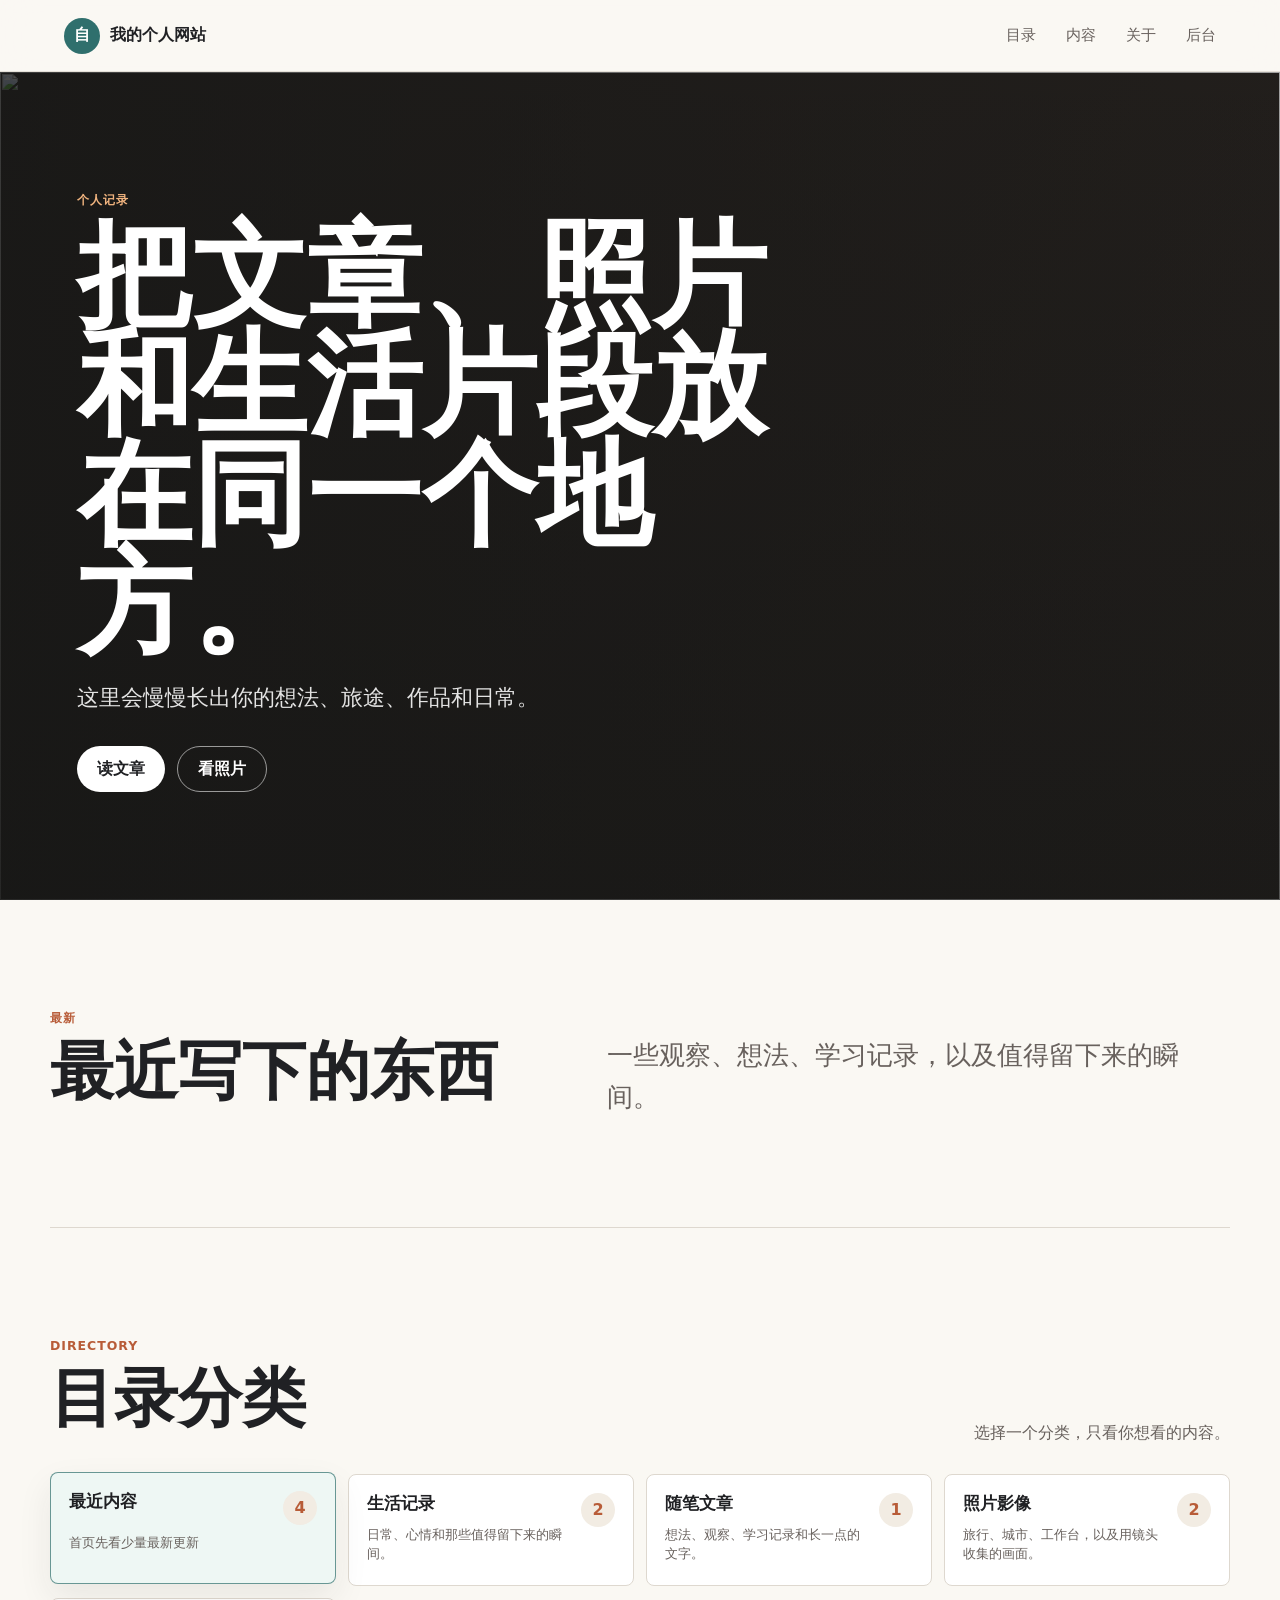
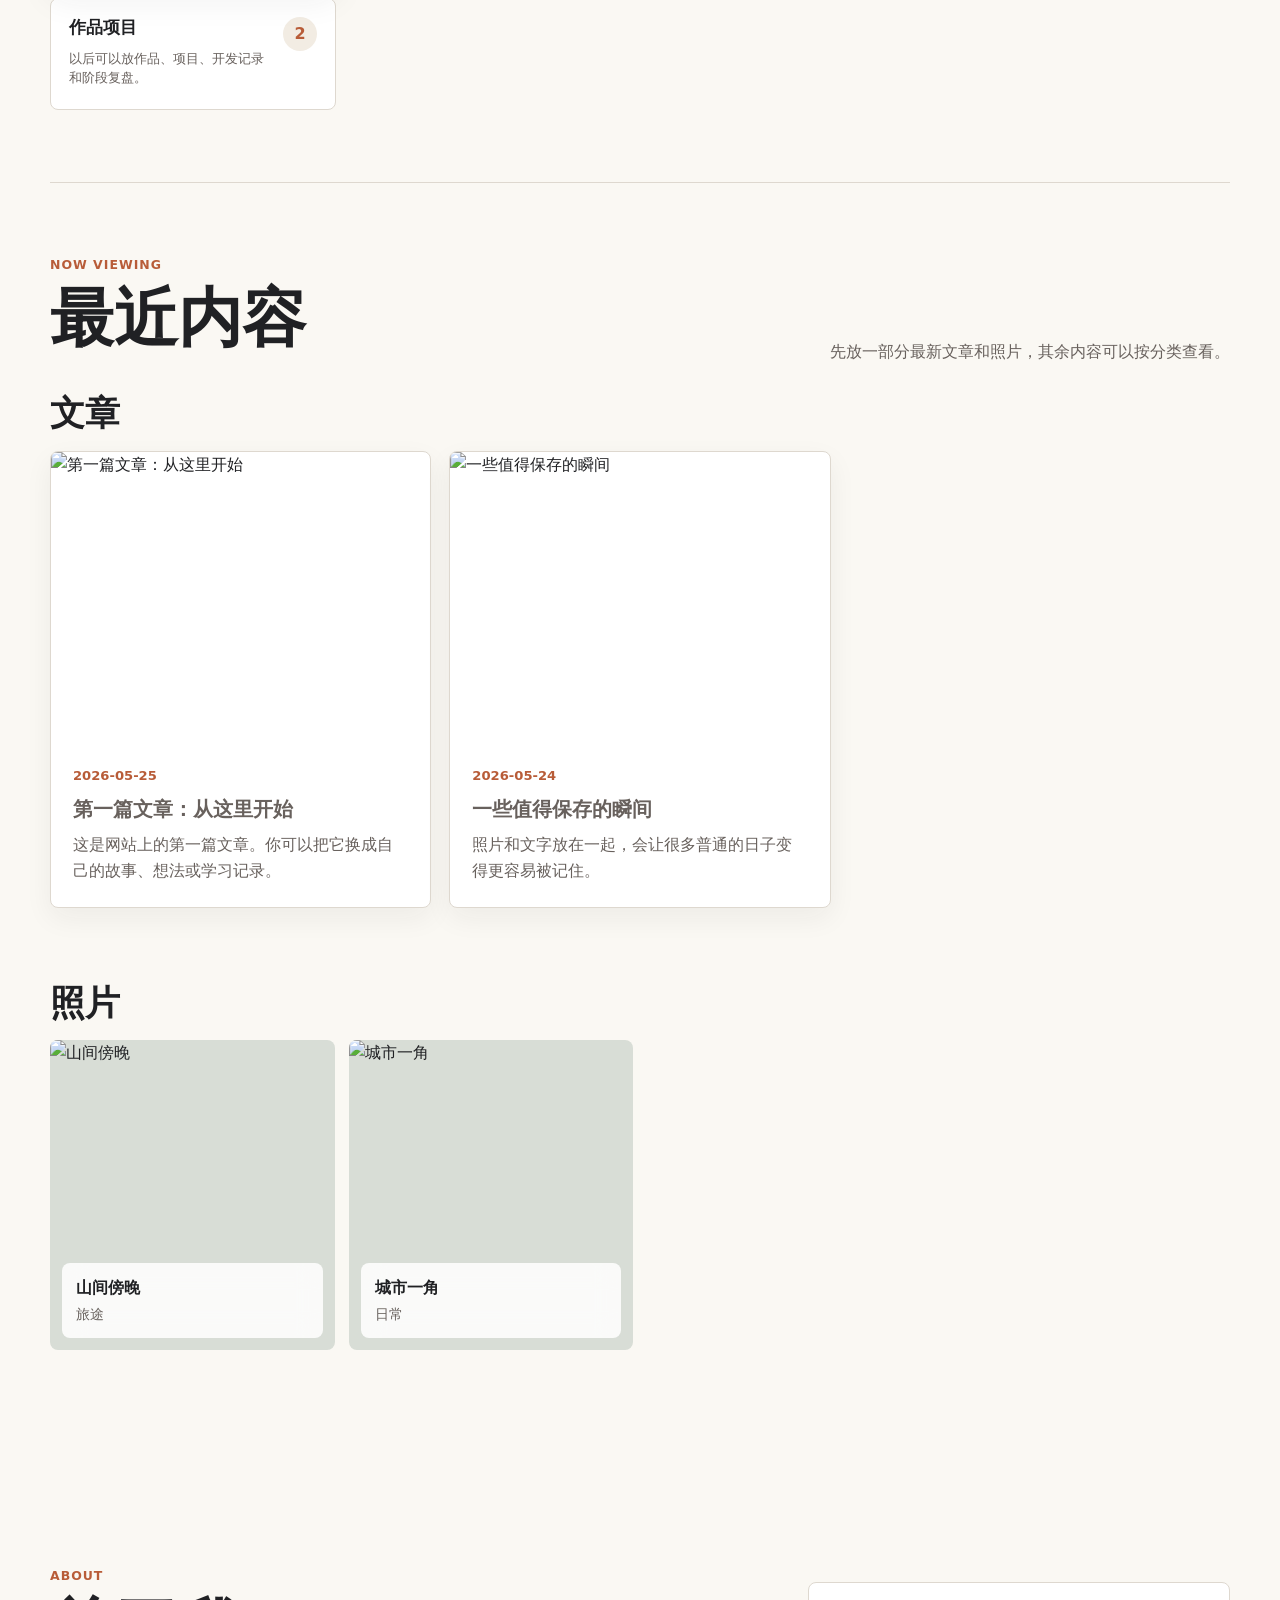
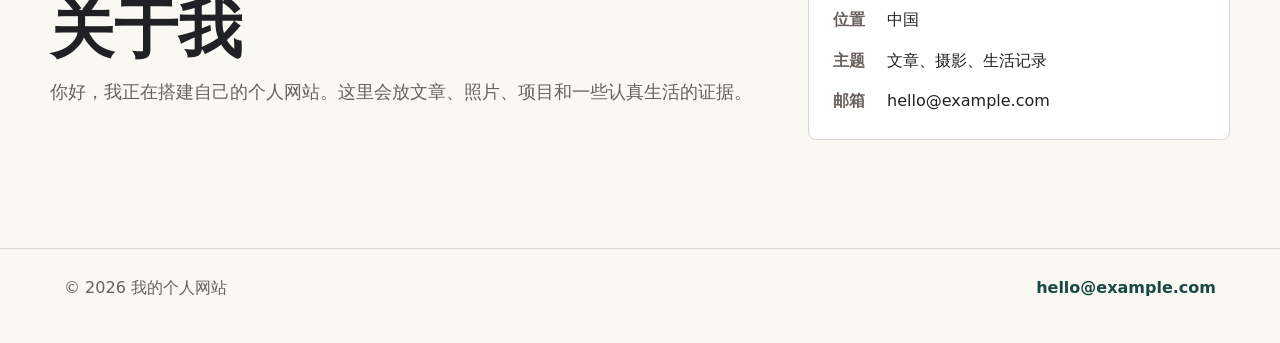
==== index.html @ 6943f021 "Add category directory" ====
<!doctype html>
<html lang="zh-CN">
  <head>
    <meta charset="UTF-8" />
    <meta name="viewport" content="width=device-width, initial-scale=1.0" />
    <title>我的个人网站</title>
    <meta
      name="description"
      content="一个用来写文章、放照片、记录生活和作品的个人网站。"
    />
    <link rel="preconnect" href="https://images.unsplash.com" />
    <link rel="stylesheet" href="./styles.css" />
  </head>
  <body>
    <header class="site-header">
      <a class="brand" href="#top" aria-label="回到首页">
        <span class="brand-mark">自</span>
        <span id="site-name">我的网站</span>
      </a>

      <nav class="site-nav" aria-label="主要导航">
        <a href="#directory">目录</a>
        <a href="#content">内容</a>
        <a href="#about">关于</a>
        <a href="./admin/">后台</a>
      </nav>
    </header>

    <main id="top">
      <section class="hero" aria-labelledby="hero-title">
        <div class="hero-media" aria-hidden="true">
          <img
            id="hero-image"
            src="https://images.unsplash.com/photo-1500530855697-b586d89ba3ee?auto=format&fit=crop&w=1800&q=85"
            alt=""
          />
        </div>
        <div class="hero-content">
          <p id="hero-kicker" class="kicker">个人记录</p>
          <h1 id="hero-title">把文章、照片和生活片段放在同一个地方。</h1>
          <p id="hero-subtitle" class="hero-copy">
            这里会慢慢长出你的想法、旅途、作品和日常。
          </p>
          <div class="hero-actions">
            <a class="button primary" href="#articles">读文章</a>
            <a class="button secondary" href="#photos">看照片</a>
          </div>
        </div>
      </section>

      <section class="section intro-band" aria-labelledby="intro-title">
        <div>
          <p class="kicker">最新</p>
          <h2 id="intro-title">最近写下的东西</h2>
        </div>
        <p id="intro-text">
          一些观察、想法、学习记录，以及值得留下来的瞬间。
        </p>
      </section>

      <section id="directory" class="section directory-section" aria-labelledby="directory-title">
        <div class="section-heading">
          <div>
            <p class="kicker">Directory</p>
            <h2 id="directory-title">目录分类</h2>
          </div>
          <p id="directory-note">选择一个分类，只看你想看的内容。</p>
        </div>
        <div id="category-list" class="category-list" aria-label="内容分类"></div>
      </section>

      <section id="content" class="section content-section" aria-labelledby="content-title">
        <div class="section-heading">
          <div>
            <p class="kicker">Now Viewing</p>
            <h2 id="content-title">最近内容</h2>
          </div>
          <p id="content-description">先放一部分最新文章和照片，其余内容可以按分类查看。</p>
        </div>

        <div class="content-group" aria-labelledby="articles-title">
          <h3 id="articles-title">文章</h3>
          <div id="article-list" class="article-grid"></div>
          <p id="article-empty" class="empty-state">这个分类暂时还没有文章。</p>
        </div>

        <div class="content-group" aria-labelledby="photos-title">
          <h3 id="photos-title">照片</h3>
          <div id="photo-list" class="photo-grid"></div>
          <p id="photo-empty" class="empty-state">这个分类暂时还没有照片。</p>
        </div>
      </section>

      <section id="about" class="section about-section" aria-labelledby="about-title">
        <div class="about-copy">
          <p class="kicker">About</p>
          <h2 id="about-title">关于我</h2>
          <p id="about-text">
            这里可以写你是谁、正在做什么、喜欢什么，以及别人可以怎样联系你。
          </p>
        </div>
        <dl class="profile-list" id="profile-list"></dl>
      </section>
    </main>

    <dialog id="article-dialog" class="article-dialog" aria-labelledby="dialog-title">
      <button class="icon-button" id="close-dialog" aria-label="关闭文章">×</button>
      <article>
        <p class="kicker" id="dialog-date"></p>
        <h2 id="dialog-title"></h2>
        <div id="dialog-body" class="article-body"></div>
      </article>
    </dialog>

    <footer class="site-footer">
      <p id="footer-text">© 2026 我的网站</p>
      <a id="mail-link" href="mailto:hello@example.com">联系我</a>
    </footer>

    <script src="./script.js"></script>
  </body>
</html>
---- styles.css ----
:root {
  color-scheme: light;
  --ink: #202124;
  --muted: #68615d;
  --paper: #faf8f3;
  --surface: #ffffff;
  --line: #ded8cf;
  --accent: #2f6f6d;
  --accent-dark: #184947;
  --warm: #b85c38;
  --shadow: 0 24px 60px rgba(32, 33, 36, 0.14);
}

* {
  box-sizing: border-box;
}

html {
  scroll-behavior: smooth;
}

body {
  margin: 0;
  background: var(--paper);
  color: var(--ink);
  font-family:
    Inter, ui-sans-serif, system-ui, -apple-system, BlinkMacSystemFont, "Segoe UI",
    "PingFang SC", "Microsoft YaHei", sans-serif;
  line-height: 1.65;
}

img {
  display: block;
  max-width: 100%;
}

a {
  color: inherit;
  text-decoration: none;
}

button,
input,
textarea {
  font: inherit;
}

.site-header {
  position: sticky;
  top: 0;
  z-index: 20;
  display: flex;
  align-items: center;
  justify-content: space-between;
  min-height: 72px;
  padding: 14px clamp(18px, 5vw, 64px);
  background: rgba(250, 248, 243, 0.88);
  border-bottom: 1px solid rgba(222, 216, 207, 0.75);
  backdrop-filter: blur(18px);
}

.brand {
  display: inline-flex;
  align-items: center;
  gap: 10px;
  min-width: 0;
  font-weight: 750;
}

.brand-mark {
  display: grid;
  width: 36px;
  height: 36px;
  place-items: center;
  flex: 0 0 auto;
  border-radius: 50%;
  background: var(--accent);
  color: white;
}

.site-nav {
  display: flex;
  gap: clamp(14px, 3vw, 30px);
  color: var(--muted);
  font-size: 0.95rem;
}

.site-nav a:hover {
  color: var(--ink);
}

.hero {
  position: relative;
  min-height: calc(100svh - 72px);
  display: grid;
  align-items: end;
  isolation: isolate;
  overflow: hidden;
  background: #24201d;
}

.hero::after {
  content: "";
  position: absolute;
  inset: 0;
  z-index: -1;
  background:
    linear-gradient(90deg, rgba(23, 23, 22, 0.78), rgba(23, 23, 22, 0.18)),
    linear-gradient(0deg, rgba(23, 23, 22, 0.56), rgba(23, 23, 22, 0));
}

.hero-media,
.hero-media img {
  position: absolute;
  inset: 0;
  z-index: -2;
  width: 100%;
  height: 100%;
}

.hero-media img {
  object-fit: cover;
}

.hero-content {
  width: min(760px, calc(100% - 36px));
  margin: 0 clamp(18px, 6vw, 86px) clamp(70px, 12vh, 130px);
  color: white;
}

.kicker {
  margin: 0 0 10px;
  color: var(--warm);
  font-size: 0.78rem;
  font-weight: 800;
  letter-spacing: 0.08em;
  text-transform: uppercase;
}

.hero .kicker {
  color: #f1b47f;
}

h1,
h2,
p {
  margin-top: 0;
}

h1 {
  max-width: 12ch;
  margin-bottom: 22px;
  font-size: clamp(3rem, 9vw, 7.2rem);
  line-height: 0.95;
  letter-spacing: 0;
}

h2 {
  margin-bottom: 16px;
  font-size: clamp(2rem, 5vw, 4rem);
  line-height: 1;
  letter-spacing: 0;
}

.hero-copy {
  max-width: 620px;
  color: rgba(255, 255, 255, 0.88);
  font-size: clamp(1.05rem, 2vw, 1.35rem);
}

.hero-actions {
  display: flex;
  flex-wrap: wrap;
  gap: 12px;
  margin-top: 30px;
}

.button {
  display: inline-flex;
  align-items: center;
  justify-content: center;
  min-height: 46px;
  padding: 0 20px;
  border-radius: 999px;
  font-weight: 750;
}

.button.primary {
  background: white;
  color: var(--ink);
}

.button.secondary {
  border: 1px solid rgba(255, 255, 255, 0.56);
  color: white;
}

.section {
  width: min(1180px, calc(100% - 36px));
  margin: 0 auto;
  padding: clamp(58px, 9vw, 108px) 0;
}

.intro-band {
  display: grid;
  grid-template-columns: minmax(220px, 0.85fr) minmax(0, 1fr);
  gap: 28px;
  align-items: end;
  border-bottom: 1px solid var(--line);
}

.intro-band p:last-child {
  margin-bottom: 0;
  color: var(--muted);
  font-size: clamp(1.15rem, 2vw, 1.6rem);
}

.section-heading {
  display: flex;
  align-items: end;
  justify-content: space-between;
  gap: 18px;
  margin-bottom: 28px;
}

.section-heading p:last-child {
  max-width: 430px;
  margin-bottom: 0;
  color: var(--muted);
}

.directory-section {
  padding-bottom: clamp(38px, 6vw, 72px);
}

.category-list {
  display: grid;
  grid-template-columns: repeat(4, minmax(0, 1fr));
  gap: 12px;
}

.category-button {
  display: flex;
  align-items: stretch;
  justify-content: space-between;
  gap: 14px;
  min-height: 112px;
  padding: 18px;
  text-align: left;
  color: inherit;
  background: var(--surface);
  border: 1px solid var(--line);
  border-radius: 8px;
  cursor: pointer;
  transition:
    border-color 180ms ease,
    transform 180ms ease,
    box-shadow 180ms ease;
}

.category-button:hover,
.category-button[aria-pressed="true"] {
  border-color: rgba(47, 111, 109, 0.7);
  box-shadow: 0 14px 34px rgba(32, 33, 36, 0.08);
  transform: translateY(-2px);
}

.category-button[aria-pressed="true"] {
  background: #eef7f4;
}

.category-button span {
  display: grid;
  gap: 8px;
}

.category-button strong {
  font-size: 1.06rem;
  line-height: 1.2;
}

.category-button small {
  color: var(--muted);
  line-height: 1.45;
}

.category-button em {
  display: grid;
  width: 34px;
  height: 34px;
  place-items: center;
  flex: 0 0 auto;
  border-radius: 50%;
  background: #f2ece3;
  color: var(--warm);
  font-style: normal;
  font-weight: 850;
}

.content-section {
  padding-top: clamp(38px, 6vw, 72px);
  border-top: 1px solid var(--line);
}

.content-group + .content-group {
  margin-top: clamp(42px, 6vw, 76px);
}

.content-group h3 {
  margin: 0 0 18px;
  font-size: clamp(1.45rem, 3vw, 2.2rem);
  line-height: 1.1;
}

.empty-state {
  margin: 0;
  padding: 22px;
  color: var(--muted);
  background: rgba(255, 255, 255, 0.62);
  border: 1px dashed var(--line);
  border-radius: 8px;
}

.empty-state[hidden] {
  display: none;
}

.article-grid {
  display: grid;
  grid-template-columns: repeat(3, minmax(0, 1fr));
  gap: 18px;
}

.article-card {
  display: grid;
  overflow: hidden;
  padding: 0;
  text-align: left;
  color: inherit;
  background: var(--surface);
  border: 1px solid var(--line);
  border-radius: 8px;
  cursor: pointer;
  box-shadow: 0 10px 28px rgba(32, 33, 36, 0.06);
  transition:
    transform 180ms ease,
    box-shadow 180ms ease;
}

.article-card:hover {
  transform: translateY(-4px);
  box-shadow: var(--shadow);
}

.article-card img {
  width: 100%;
  aspect-ratio: 1.3;
  object-fit: cover;
}

.article-card-content {
  display: grid;
  gap: 10px;
  padding: 22px;
}

.article-card strong {
  font-size: 1.25rem;
  line-height: 1.25;
}

.article-card span:last-child {
  color: var(--muted);
}

.article-date {
  color: var(--warm);
  font-size: 0.82rem;
  font-weight: 800;
}

.photo-grid {
  display: grid;
  grid-template-columns: repeat(4, minmax(0, 1fr));
  gap: 14px;
}

.photo-card {
  position: relative;
  min-height: 310px;
  margin: 0;
  overflow: hidden;
  border-radius: 8px;
  background: #d8ddd6;
}

.photo-card img {
  width: 100%;
  height: 100%;
  min-height: 310px;
  object-fit: cover;
  transition: transform 280ms ease;
}

.photo-card:hover img {
  transform: scale(1.04);
}

.photo-card figcaption {
  position: absolute;
  inset: auto 12px 12px;
  display: grid;
  gap: 2px;
  padding: 12px 14px;
  border-radius: 8px;
  background: rgba(255, 255, 255, 0.86);
  color: var(--ink);
  backdrop-filter: blur(12px);
}

.photo-card span {
  color: var(--muted);
  font-size: 0.88rem;
}

.about-section {
  display: grid;
  grid-template-columns: minmax(0, 1.1fr) minmax(280px, 0.65fr);
  gap: 44px;
  align-items: start;
}

.about-copy p:last-child {
  color: var(--muted);
  font-size: 1.12rem;
}

.profile-list {
  display: grid;
  grid-template-columns: auto 1fr;
  gap: 14px 22px;
  margin: 16px 0 0;
  padding: 24px;
  background: var(--surface);
  border: 1px solid var(--line);
  border-radius: 8px;
}

.profile-list dt {
  color: var(--muted);
  font-weight: 750;
}

.profile-list dd {
  margin: 0;
}

.article-dialog {
  width: min(760px, calc(100% - 32px));
  max-height: min(82svh, 760px);
  padding: clamp(28px, 5vw, 54px);
  color: var(--ink);
  background: var(--surface);
  border: 1px solid var(--line);
  border-radius: 8px;
  box-shadow: var(--shadow);
}

.article-dialog::backdrop {
  background: rgba(24, 29, 30, 0.54);
  backdrop-filter: blur(4px);
}

.icon-button {
  position: absolute;
  top: 14px;
  right: 14px;
  width: 38px;
  height: 38px;
  padding: 0;
  color: var(--muted);
  background: transparent;
  border: 1px solid var(--line);
  border-radius: 50%;
  cursor: pointer;
  font-size: 1.5rem;
  line-height: 1;
}

.article-body {
  display: grid;
  gap: 12px;
  color: #36332f;
  font-size: 1.08rem;
}

.article-body p {
  margin: 0;
}

.site-footer {
  display: flex;
  justify-content: space-between;
  gap: 18px;
  padding: 26px clamp(18px, 5vw, 64px);
  color: var(--muted);
  border-top: 1px solid var(--line);
}

.site-footer a {
  color: var(--accent-dark);
  font-weight: 750;
}

@media (max-width: 900px) {
  .article-grid,
  .photo-grid,
  .category-list,
  .about-section,
  .intro-band {
    grid-template-columns: 1fr;
  }

  .photo-grid {
    grid-template-columns: repeat(2, minmax(0, 1fr));
  }

  .category-list {
    grid-template-columns: repeat(2, minmax(0, 1fr));
  }
}

@media (max-width: 620px) {
  .site-header {
    align-items: flex-start;
    gap: 12px;
    flex-direction: column;
  }

  .site-nav {
    width: 100%;
    justify-content: space-between;
  }

  .hero {
    min-height: calc(100svh - 111px);
  }

  .hero-content {
    margin-bottom: 50px;
  }

  h1 {
    max-width: 10ch;
  }

  .photo-grid {
    grid-template-columns: 1fr;
  }

  .category-list {
    grid-template-columns: 1fr;
  }

  .site-footer {
    flex-direction: column;
  }
}
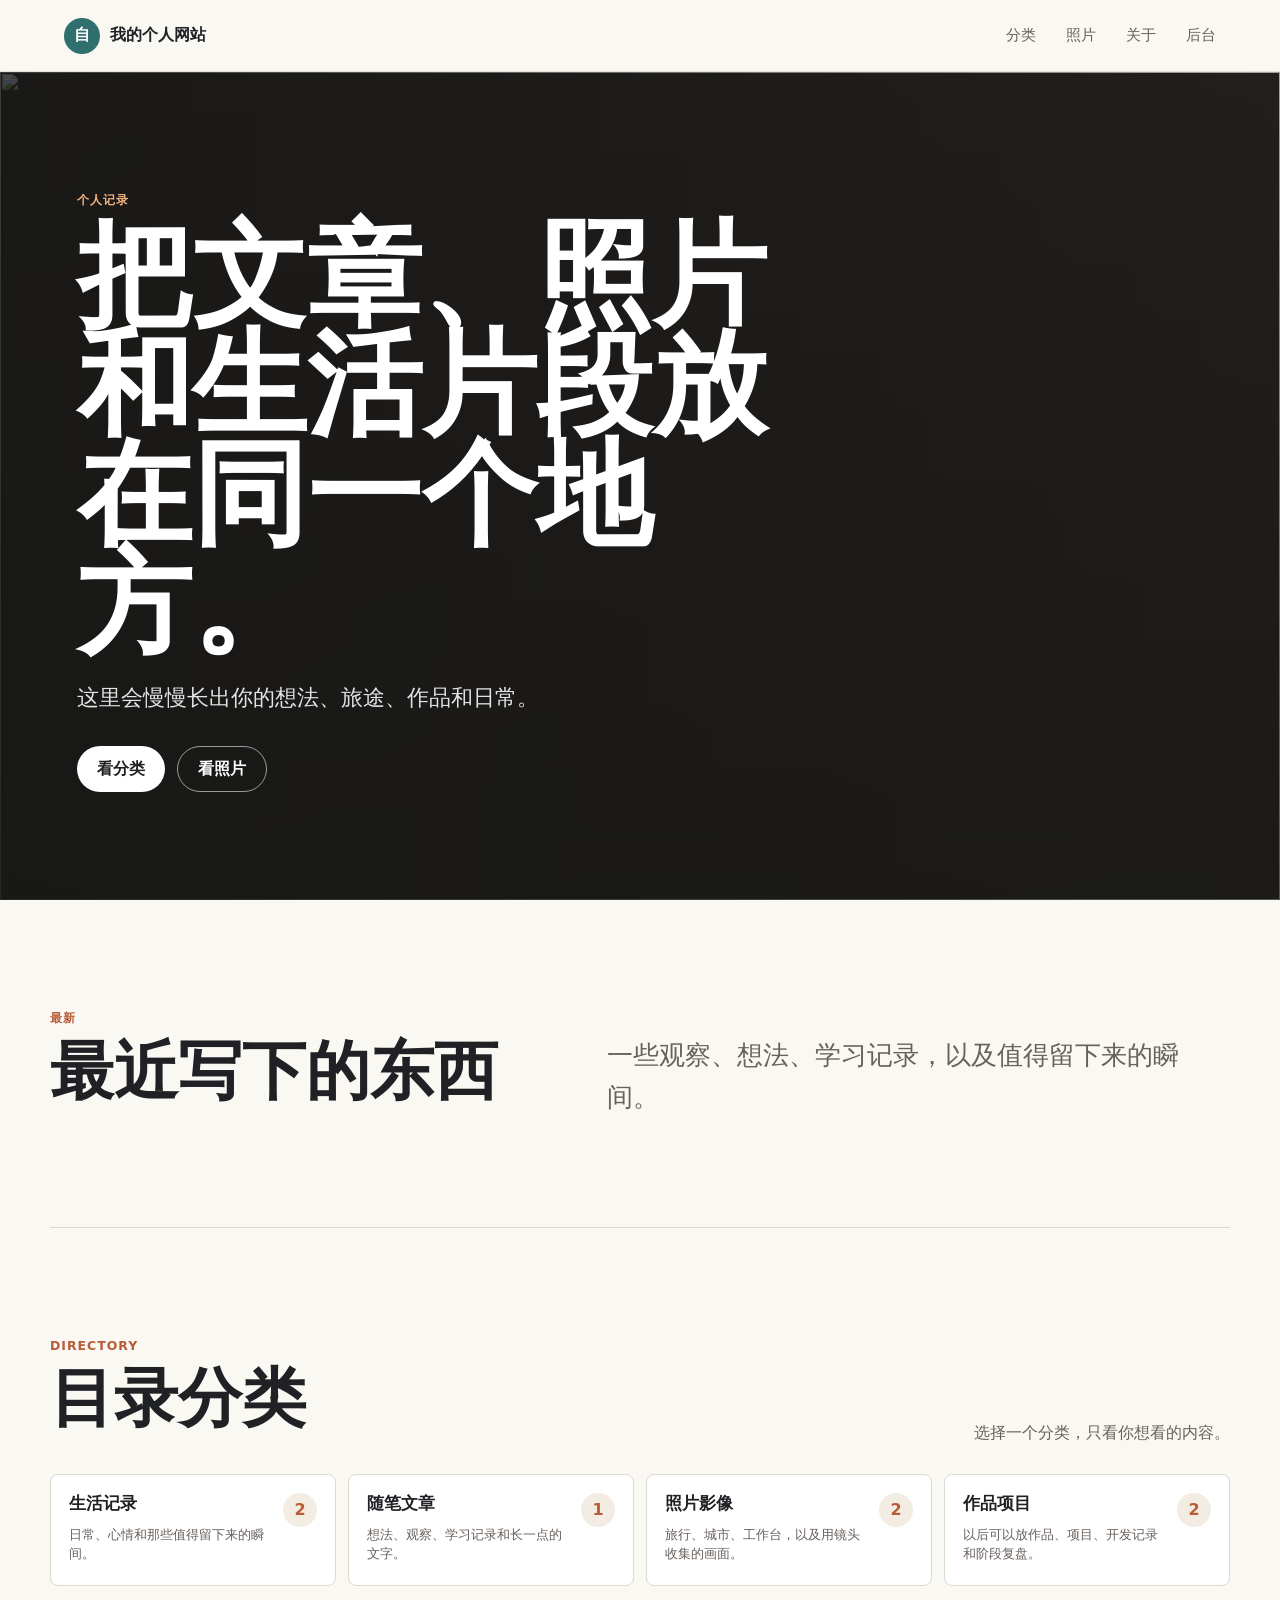
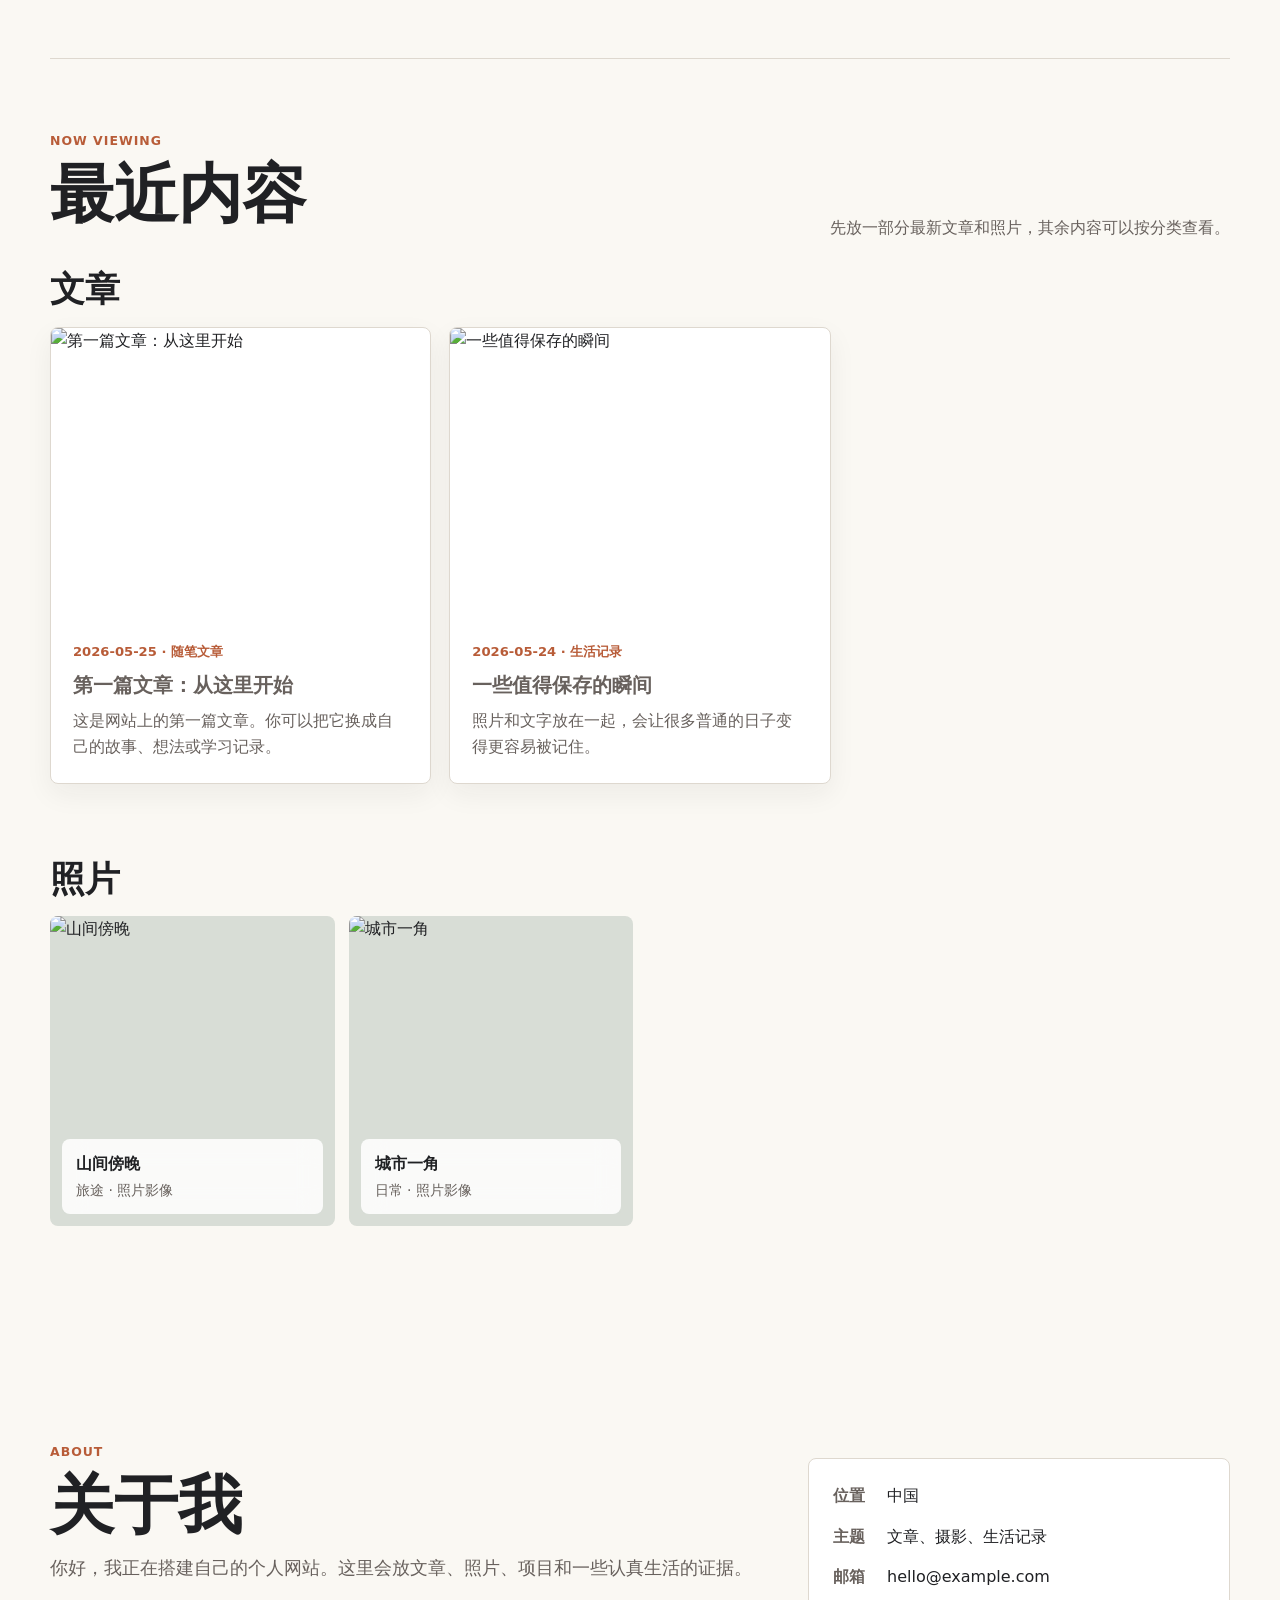
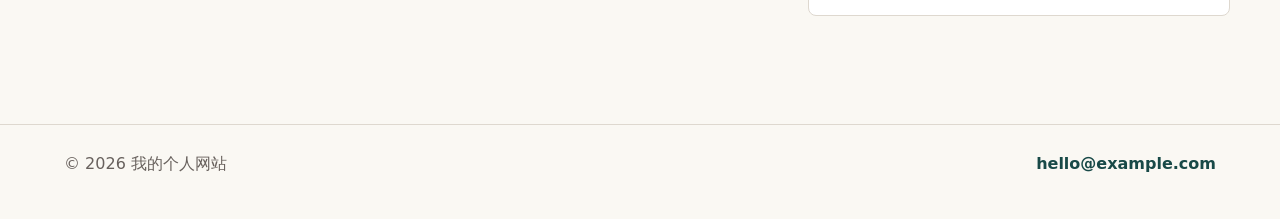
==== commit 0c8cc6e6: "Add standalone content pages" ====
--- a/index.html
+++ b/index.html
@@ -19,9 +19,9 @@
       </a>
 
       <nav class="site-nav" aria-label="主要导航">
-        <a href="#directory">目录</a>
-        <a href="#content">内容</a>
-        <a href="#about">关于</a>
+        <a href="./categories.html">分类</a>
+        <a href="./photos.html">照片</a>
+        <a href="./about.html">关于</a>
         <a href="./admin/">后台</a>
       </nav>
     </header>
@@ -42,8 +42,8 @@
             这里会慢慢长出你的想法、旅途、作品和日常。
           </p>
           <div class="hero-actions">
-            <a class="button primary" href="#articles">读文章</a>
-            <a class="button secondary" href="#photos">看照片</a>
+            <a class="button primary" href="./categories.html">看分类</a>
+            <a class="button secondary" href="./photos.html">看照片</a>
           </div>
         </div>
       </section>
@@ -117,6 +117,9 @@
       <a id="mail-link" href="mailto:hello@example.com">联系我</a>
     </footer>
 
+    <script>
+      window.PAGE_TYPE = "home";
+    </script>
     <script src="./script.js"></script>
   </body>
 </html>
--- a/styles.css
+++ b/styles.css
@@ -259,13 +259,15 @@
 }
 
 .category-button:hover,
-.category-button[aria-pressed="true"] {
+.category-button[aria-pressed="true"],
+.category-button[aria-current="page"] {
   border-color: rgba(47, 111, 109, 0.7);
   box-shadow: 0 14px 34px rgba(32, 33, 36, 0.08);
   transform: translateY(-2px);
 }
 
-.category-button[aria-pressed="true"] {
+.category-button[aria-pressed="true"],
+.category-button[aria-current="page"] {
   background: #eef7f4;
 }
 
@@ -312,6 +314,96 @@
   line-height: 1.1;
 }
 
+.page-hero {
+  width: min(1180px, calc(100% - 36px));
+  margin: 0 auto;
+  padding: clamp(70px, 11vw, 132px) 0 clamp(44px, 7vw, 72px);
+}
+
+.compact-hero h1,
+.standalone-about h1,
+.article-page h1 {
+  max-width: 860px;
+  margin-bottom: 18px;
+  font-size: clamp(2.7rem, 7vw, 5.8rem);
+  line-height: 0.98;
+}
+
+.page-hero p:last-child {
+  max-width: 680px;
+  color: var(--muted);
+  font-size: clamp(1.08rem, 2vw, 1.35rem);
+}
+
+.category-list-large {
+  grid-template-columns: repeat(2, minmax(0, 1fr));
+}
+
+.compact-category-list {
+  grid-template-columns: repeat(5, minmax(0, 1fr));
+}
+
+.compact-category-list .category-button {
+  min-height: 86px;
+}
+
+.photo-grid-spaced {
+  margin-top: 24px;
+}
+
+.section-heading-spaced {
+  margin-top: clamp(54px, 8vw, 86px);
+}
+
+.text-link,
+.back-link {
+  display: inline-flex;
+  margin-top: 18px;
+  color: var(--accent-dark);
+  font-weight: 800;
+}
+
+.article-page {
+  width: min(820px, calc(100% - 36px));
+  margin: 0 auto;
+  padding: clamp(58px, 9vw, 108px) 0 clamp(34px, 6vw, 68px);
+}
+
+.article-page .back-link {
+  margin: 0 0 32px;
+}
+
+.article-lead {
+  max-width: 700px;
+  color: var(--muted);
+  font-size: clamp(1.12rem, 2vw, 1.42rem);
+}
+
+.article-cover {
+  width: 100%;
+  margin: 34px 0;
+  aspect-ratio: 1.72;
+  object-fit: cover;
+  border-radius: 8px;
+}
+
+.article-body-page {
+  font-size: 1.14rem;
+}
+
+.comments-section {
+  padding-top: 0;
+}
+
+.comments-section h2 {
+  font-size: clamp(1.7rem, 4vw, 3rem);
+}
+
+.standalone-about {
+  min-height: calc(100svh - 145px);
+  align-items: center;
+}
+
 .empty-state {
   margin: 0;
   padding: 22px;
@@ -528,6 +620,10 @@
   .category-list {
     grid-template-columns: repeat(2, minmax(0, 1fr));
   }
+
+  .compact-category-list {
+    grid-template-columns: repeat(2, minmax(0, 1fr));
+  }
 }
 
 @media (max-width: 620px) {
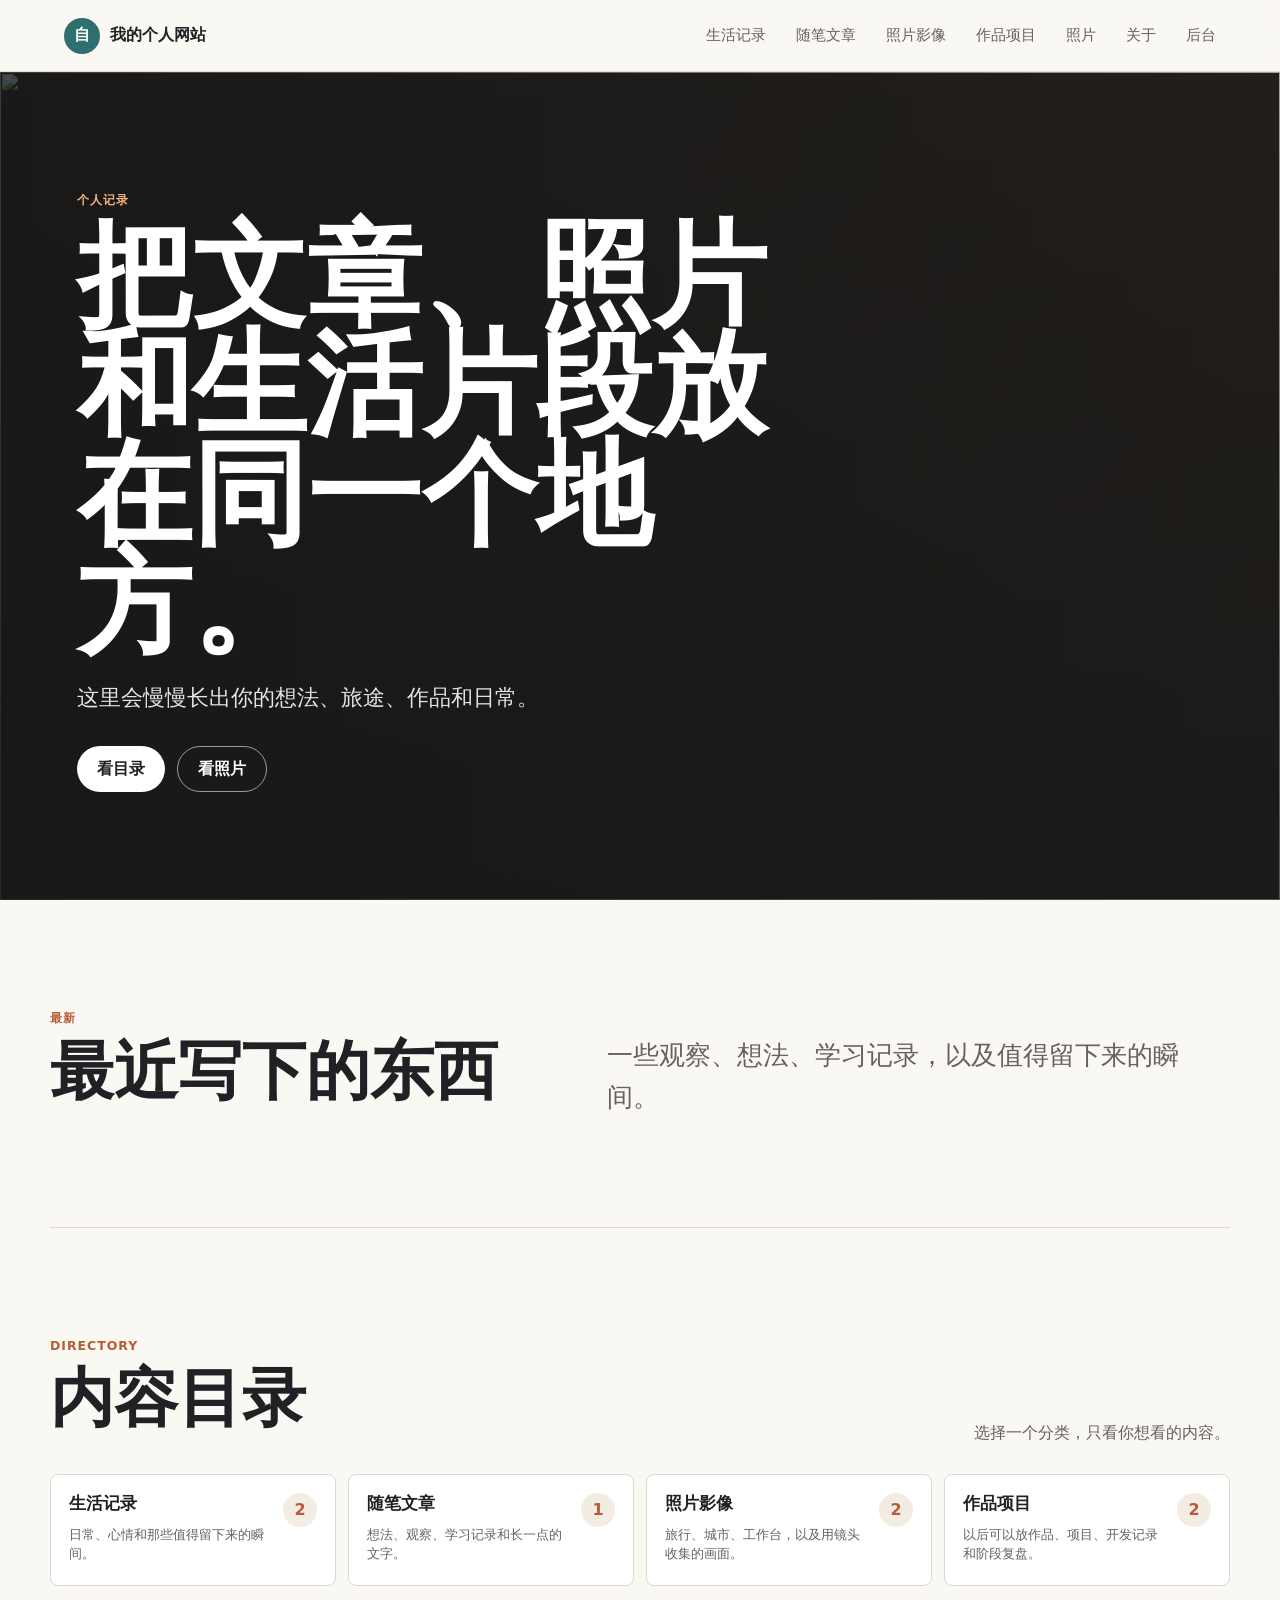
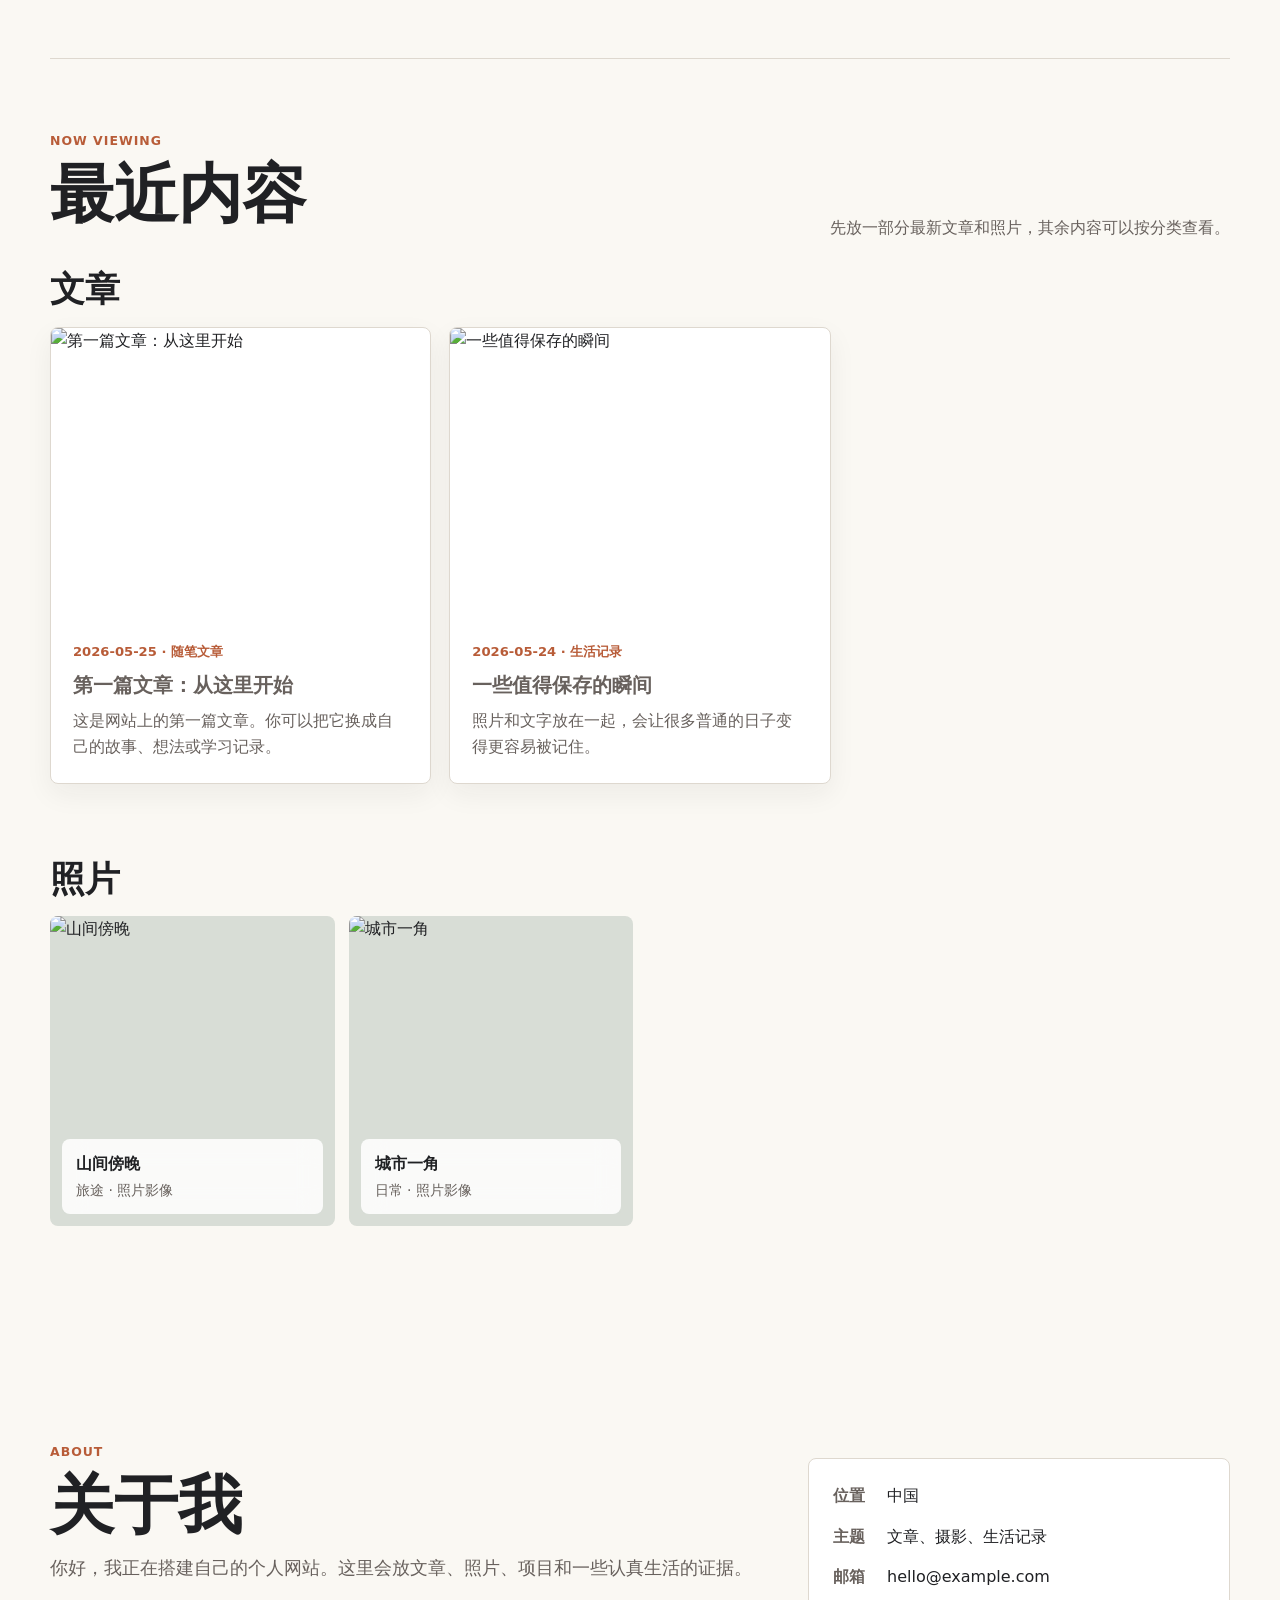
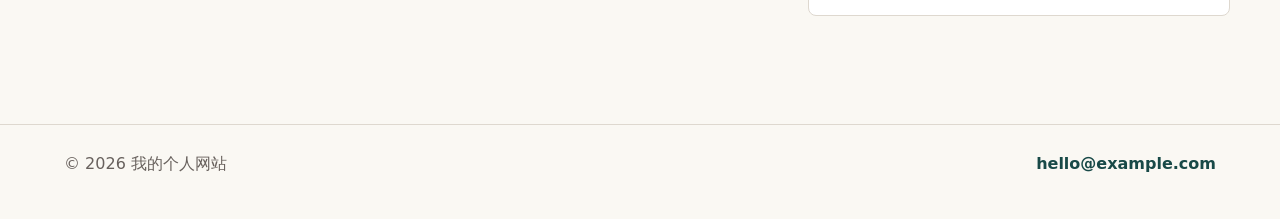
==== commit 63a03703: "Move categories into top navigation" ====
--- a/index.html
+++ b/index.html
@@ -19,7 +19,7 @@
       </a>
 
       <nav class="site-nav" aria-label="主要导航">
-        <a href="./categories.html">分类</a>
+        <span class="category-nav" data-category-nav></span>
         <a href="./photos.html">照片</a>
         <a href="./about.html">关于</a>
         <a href="./admin/">后台</a>
@@ -42,7 +42,7 @@
             这里会慢慢长出你的想法、旅途、作品和日常。
           </p>
           <div class="hero-actions">
-            <a class="button primary" href="./categories.html">看分类</a>
+            <a class="button primary" href="#directory">看目录</a>
             <a class="button secondary" href="./photos.html">看照片</a>
           </div>
         </div>
@@ -62,7 +62,7 @@
         <div class="section-heading">
           <div>
             <p class="kicker">Directory</p>
-            <h2 id="directory-title">目录分类</h2>
+            <h2 id="directory-title">内容目录</h2>
           </div>
           <p id="directory-note">选择一个分类，只看你想看的内容。</p>
         </div>
--- a/styles.css
+++ b/styles.css
@@ -80,12 +80,19 @@
 
 .site-nav {
   display: flex;
+  align-items: center;
+  flex-wrap: wrap;
   gap: clamp(14px, 3vw, 30px);
   color: var(--muted);
   font-size: 0.95rem;
 }
 
-.site-nav a:hover {
+.category-nav {
+  display: contents;
+}
+
+.site-nav a:hover,
+.site-nav a[aria-current="page"] {
   color: var(--ink);
 }
 
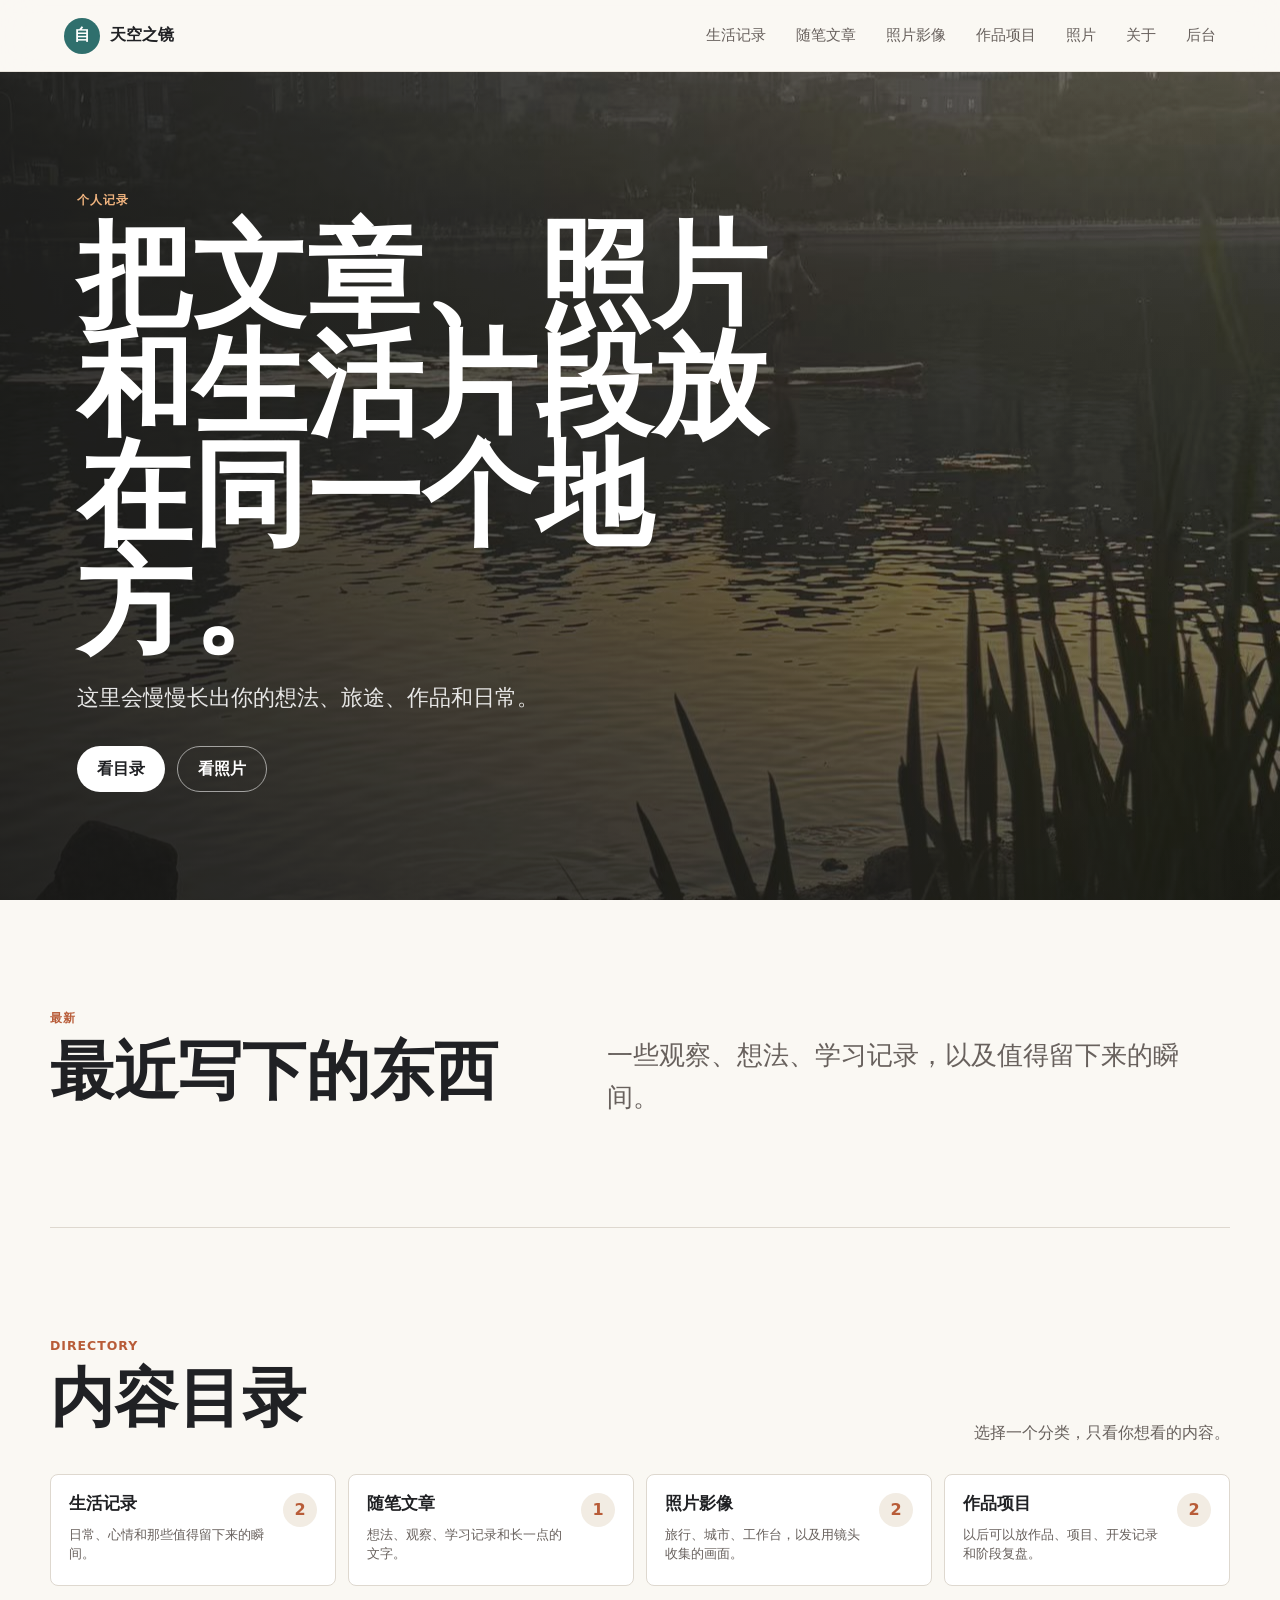
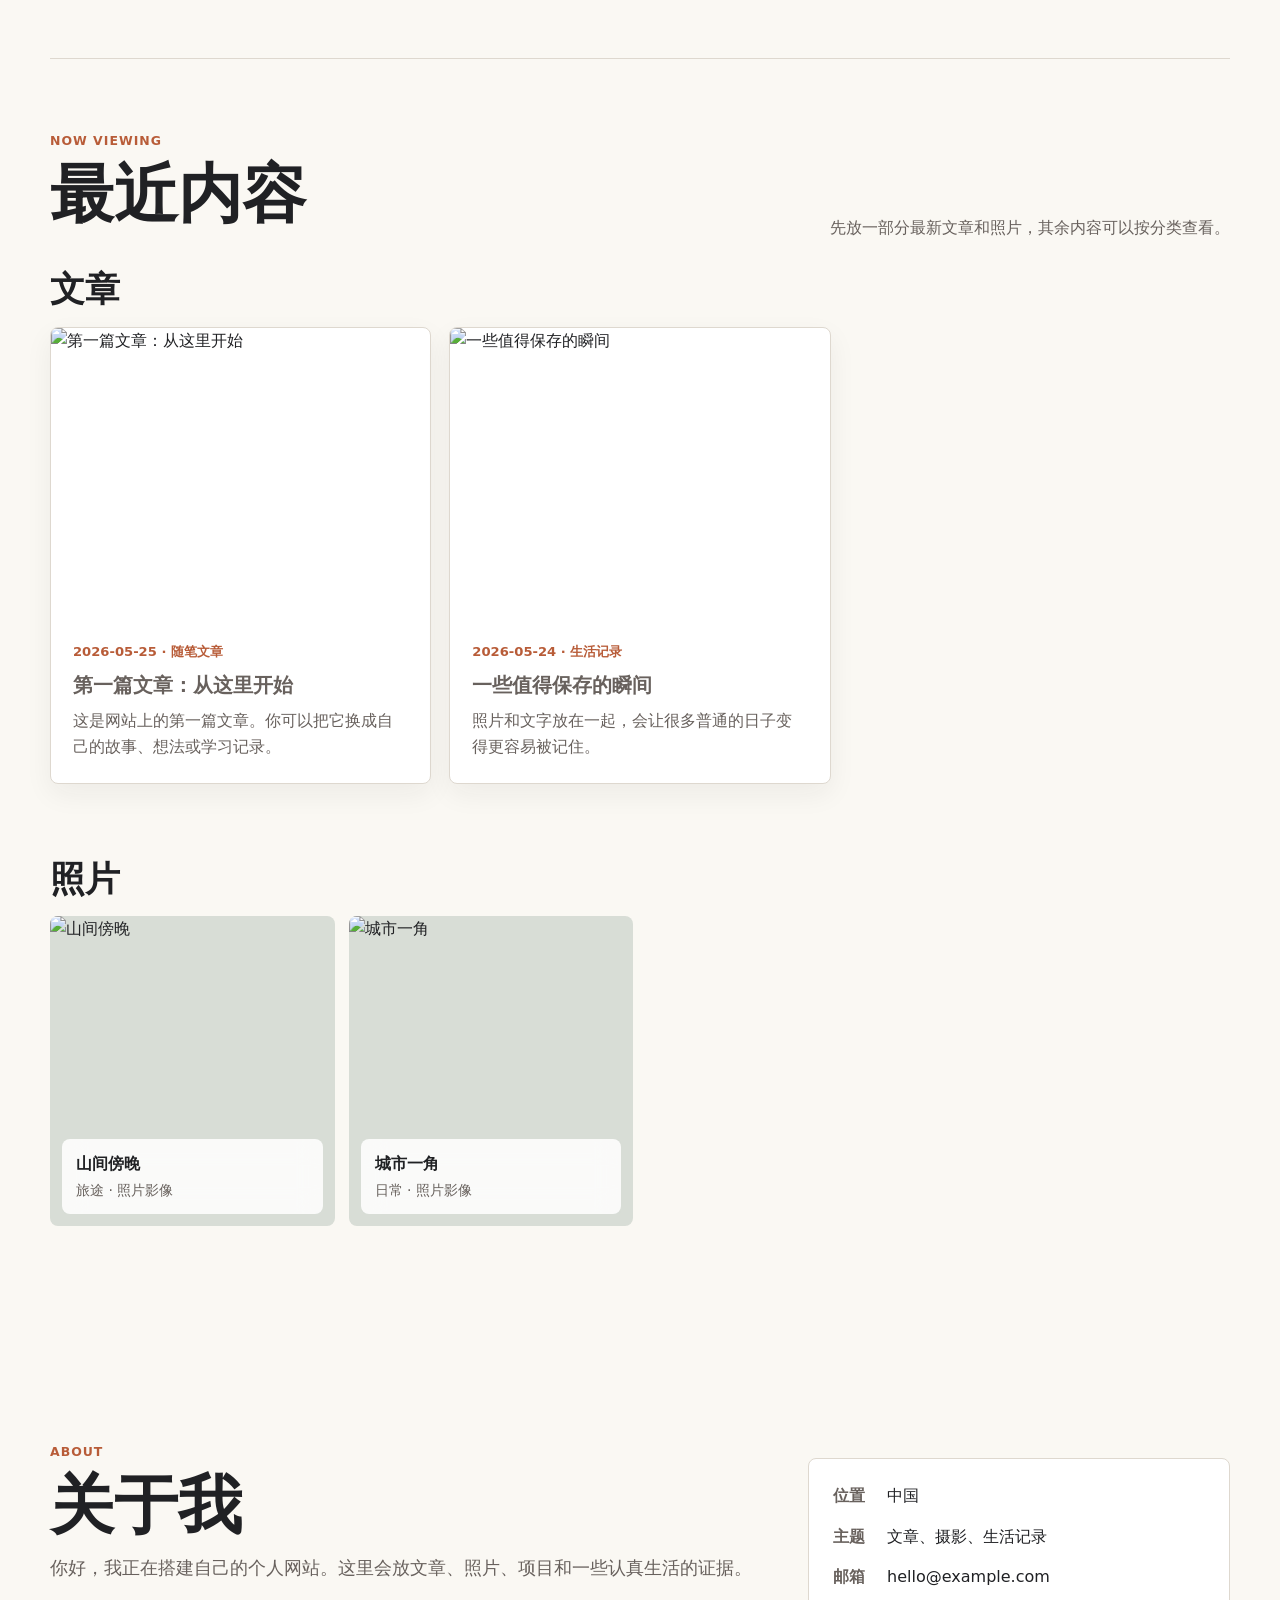
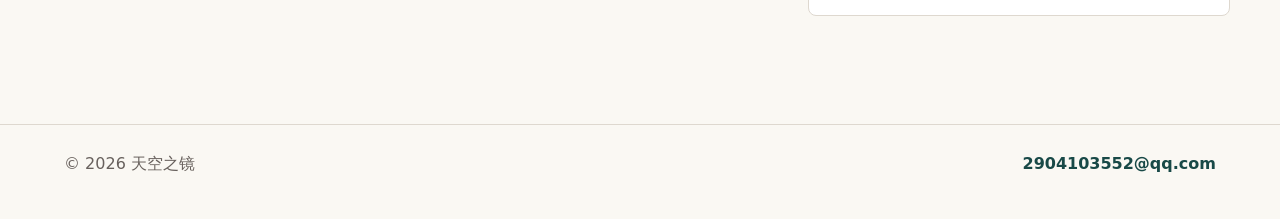
==== commit 5181c663: "Use hero image as page background" ====
--- a/index.html
+++ b/index.html
@@ -28,13 +28,6 @@
 
     <main id="top">
       <section class="hero" aria-labelledby="hero-title">
-        <div class="hero-media" aria-hidden="true">
-          <img
-            id="hero-image"
-            src="https://images.unsplash.com/photo-1500530855697-b586d89ba3ee?auto=format&fit=crop&w=1800&q=85"
-            alt=""
-          />
-        </div>
         <div class="hero-content">
           <p id="hero-kicker" class="kicker">个人记录</p>
           <h1 id="hero-title">把文章、照片和生活片段放在同一个地方。</h1>
--- a/styles.css
+++ b/styles.css
@@ -97,13 +97,20 @@
 }
 
 .hero {
+  --hero-image: url("https://images.unsplash.com/photo-1500530855697-b586d89ba3ee?auto=format&fit=crop&w=1800&q=85");
   position: relative;
   min-height: calc(100svh - 72px);
   display: grid;
   align-items: end;
   isolation: isolate;
   overflow: hidden;
-  background: #24201d;
+  background-image:
+    linear-gradient(90deg, rgba(23, 23, 22, 0.78), rgba(23, 23, 22, 0.18)),
+    linear-gradient(0deg, rgba(23, 23, 22, 0.56), rgba(23, 23, 22, 0)),
+    var(--hero-image);
+  background-color: #24201d;
+  background-position: center;
+  background-size: cover;
 }
 
 .hero::after {
@@ -111,22 +118,7 @@
   position: absolute;
   inset: 0;
   z-index: -1;
-  background:
-    linear-gradient(90deg, rgba(23, 23, 22, 0.78), rgba(23, 23, 22, 0.18)),
-    linear-gradient(0deg, rgba(23, 23, 22, 0.56), rgba(23, 23, 22, 0));
-}
-
-.hero-media,
-.hero-media img {
-  position: absolute;
-  inset: 0;
-  z-index: -2;
-  width: 100%;
-  height: 100%;
-}
-
-.hero-media img {
-  object-fit: cover;
+  background: rgba(0, 0, 0, 0.08);
 }
 
 .hero-content {
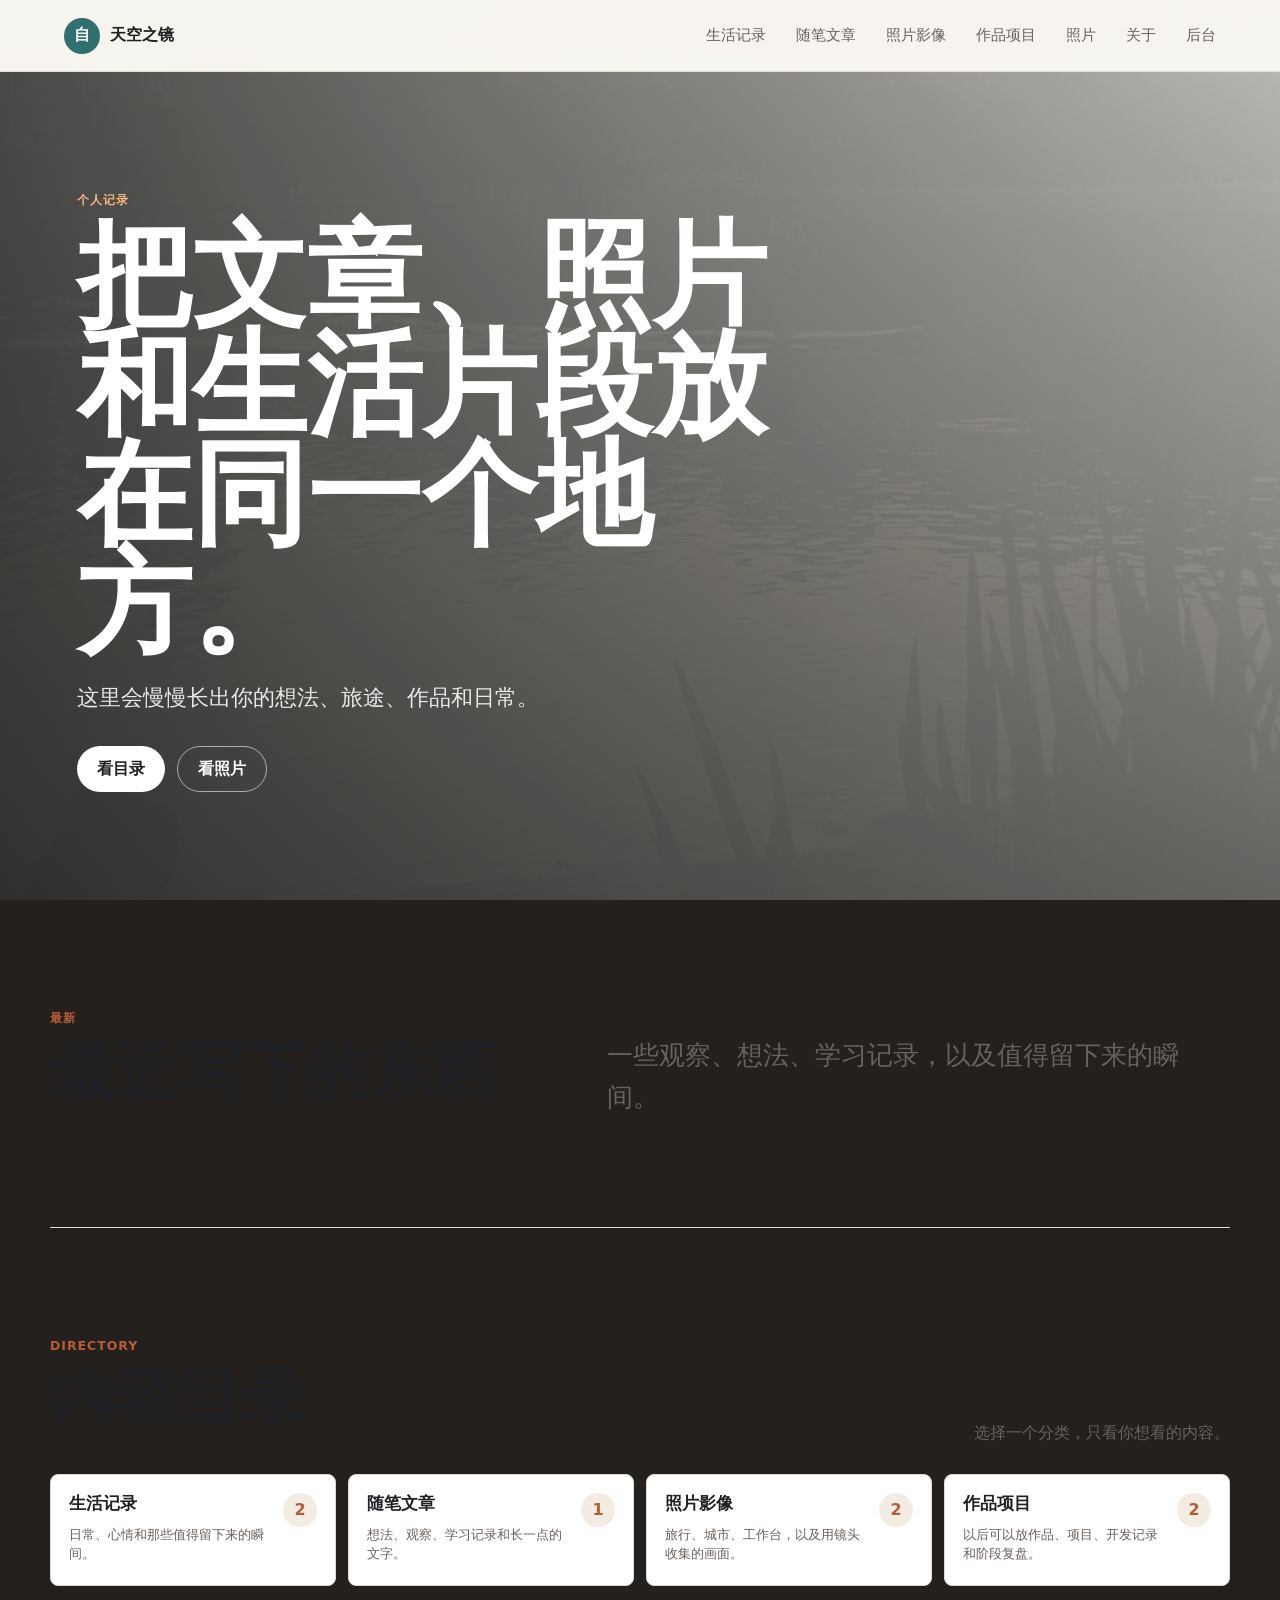
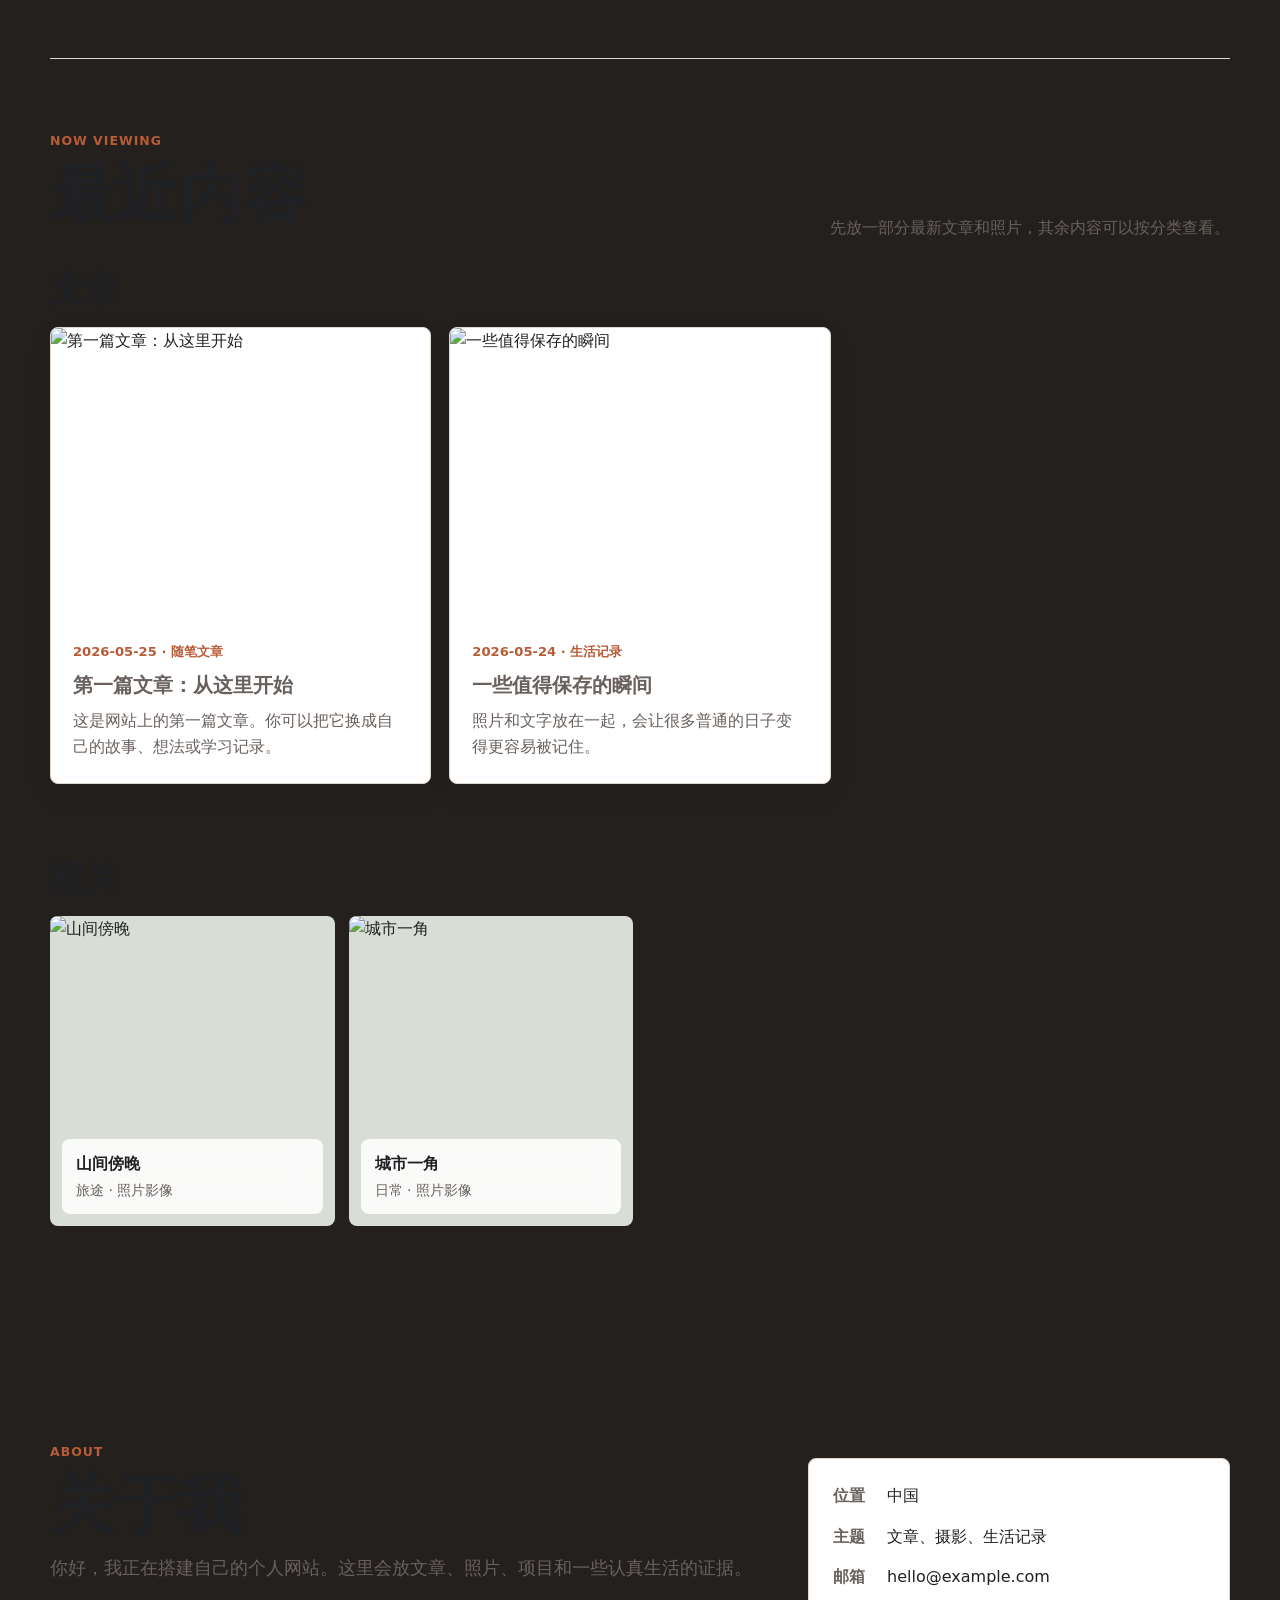
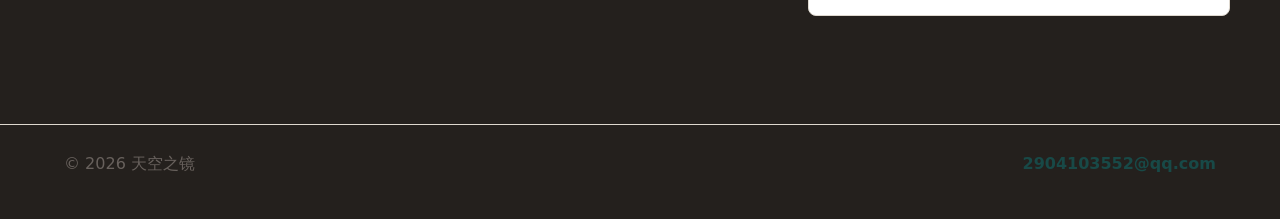
==== commit ccb22a03: "Use fixed site-wide background image" ====
--- a/index.html
+++ b/index.html
@@ -9,7 +9,7 @@
       content="一个用来写文章、放照片、记录生活和作品的个人网站。"
     />
     <link rel="preconnect" href="https://images.unsplash.com" />
-    <link rel="stylesheet" href="./styles.css" />
+    <link rel="stylesheet" href="./styles.css?v=site-bg-1" />
   </head>
   <body>
     <header class="site-header">
@@ -113,6 +113,6 @@
     <script>
       window.PAGE_TYPE = "home";
     </script>
-    <script src="./script.js"></script>
+    <script src="./script.js?v=site-bg-1"></script>
   </body>
 </html>
--- a/styles.css
+++ b/styles.css
@@ -9,6 +9,7 @@
   --accent-dark: #184947;
   --warm: #b85c38;
   --shadow: 0 24px 60px rgba(32, 33, 36, 0.14);
+  --site-background-image: url("https://images.unsplash.com/photo-1500530855697-b586d89ba3ee?auto=format&fit=crop&w=1800&q=85");
 }
 
 * {
@@ -21,7 +22,14 @@
 
 body {
   margin: 0;
-  background: var(--paper);
+  min-height: 100svh;
+  background-color: #24201d;
+  background-image:
+    linear-gradient(rgba(250, 248, 243, 0.84), rgba(250, 248, 243, 0.9)),
+    var(--site-background-image);
+  background-attachment: fixed;
+  background-position: center;
+  background-size: cover;
   color: var(--ink);
   font-family:
     Inter, ui-sans-serif, system-ui, -apple-system, BlinkMacSystemFont, "Segoe UI",
@@ -54,7 +62,7 @@
   justify-content: space-between;
   min-height: 72px;
   padding: 14px clamp(18px, 5vw, 64px);
-  background: rgba(250, 248, 243, 0.88);
+  background: rgba(250, 248, 243, 0.82);
   border-bottom: 1px solid rgba(222, 216, 207, 0.75);
   backdrop-filter: blur(18px);
 }
@@ -97,20 +105,15 @@
 }
 
 .hero {
-  --hero-image: url("https://images.unsplash.com/photo-1500530855697-b586d89ba3ee?auto=format&fit=crop&w=1800&q=85");
   position: relative;
   min-height: calc(100svh - 72px);
   display: grid;
   align-items: end;
   isolation: isolate;
   overflow: hidden;
-  background-image:
-    linear-gradient(90deg, rgba(23, 23, 22, 0.78), rgba(23, 23, 22, 0.18)),
-    linear-gradient(0deg, rgba(23, 23, 22, 0.56), rgba(23, 23, 22, 0)),
-    var(--hero-image);
-  background-color: #24201d;
-  background-position: center;
-  background-size: cover;
+  background:
+    linear-gradient(90deg, rgba(23, 23, 22, 0.72), rgba(23, 23, 22, 0.14)),
+    linear-gradient(0deg, rgba(23, 23, 22, 0.52), rgba(23, 23, 22, 0));
 }
 
 .hero::after {
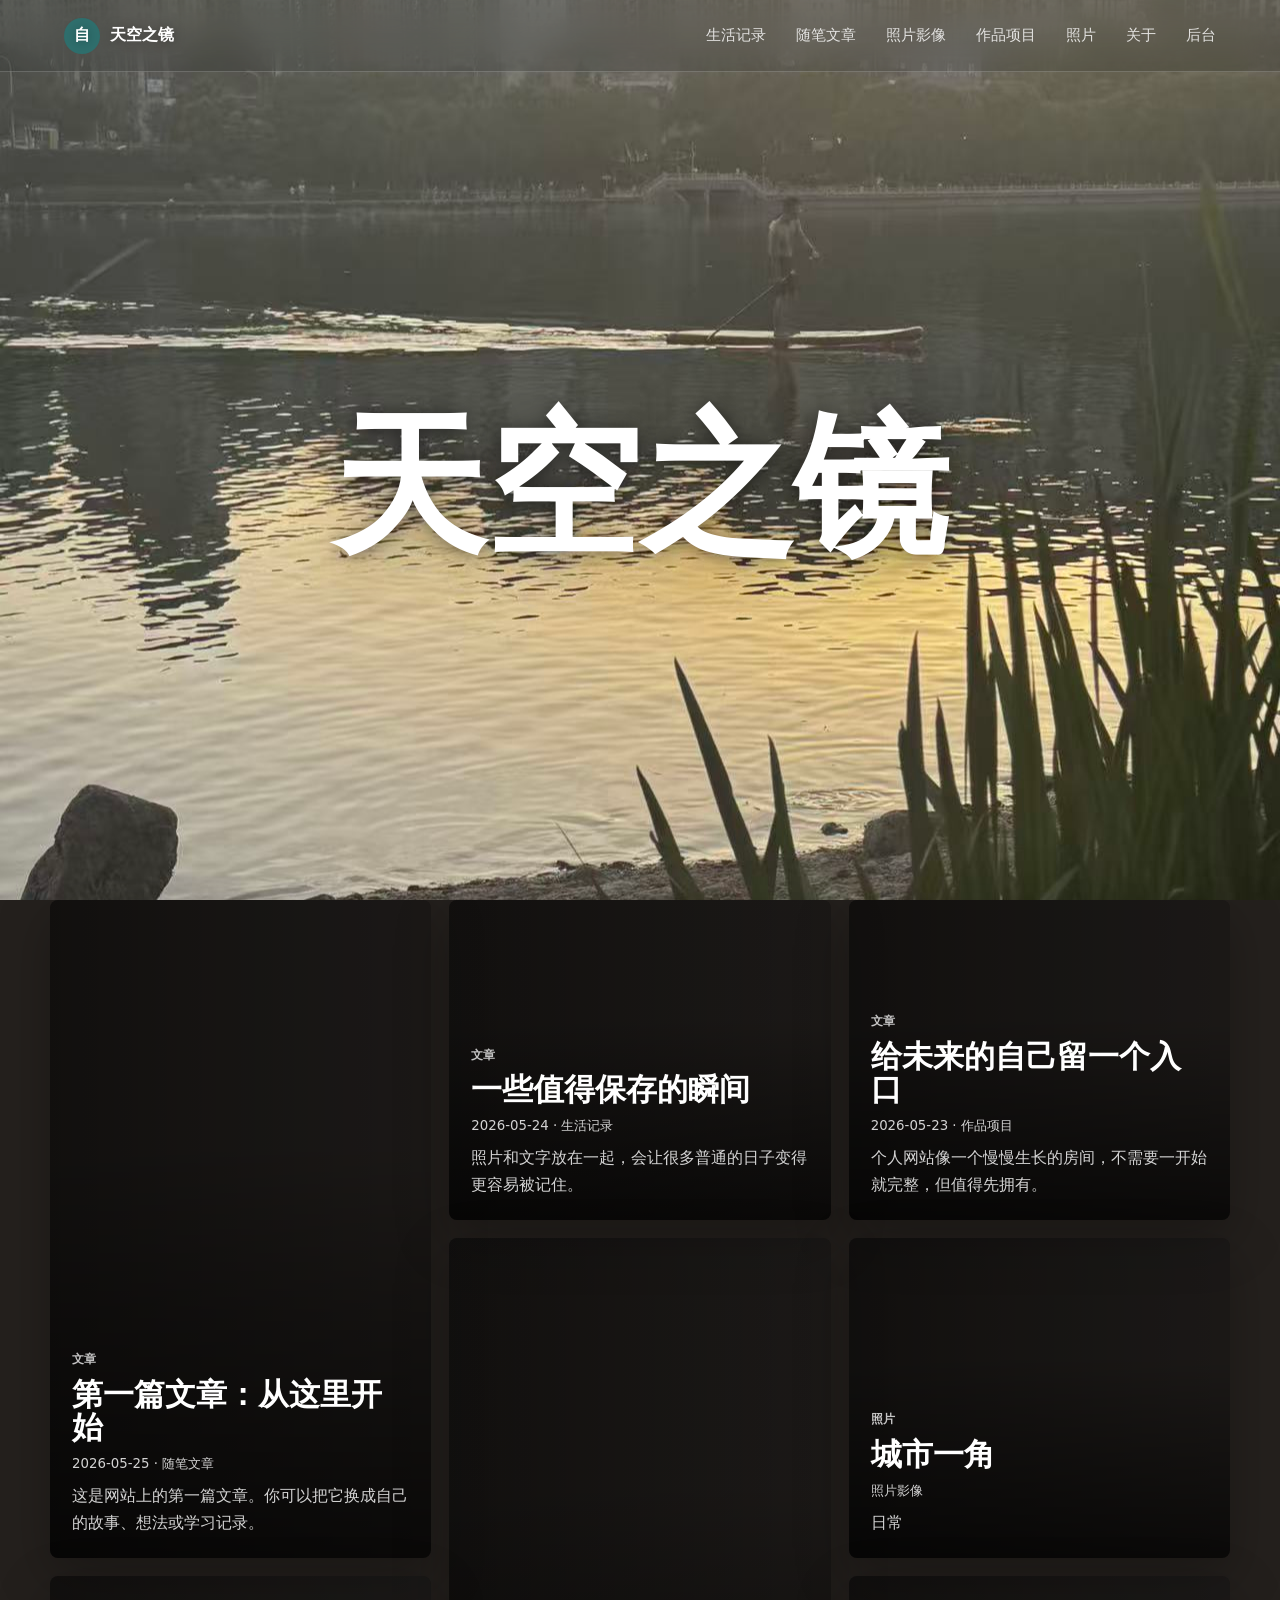
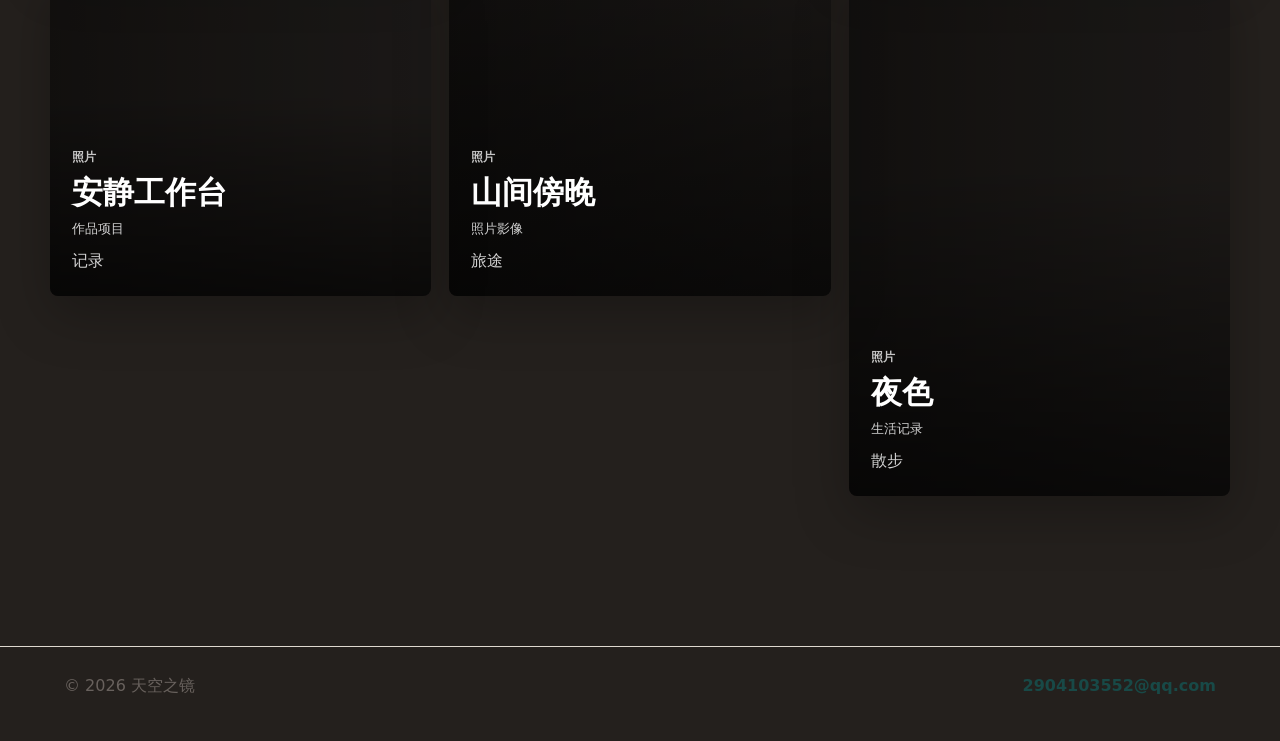
==== commit 68d3dbaf: "Simplify homepage to title and content blocks" ====
--- a/index.html
+++ b/index.html
@@ -9,7 +9,7 @@
       content="一个用来写文章、放照片、记录生活和作品的个人网站。"
     />
     <link rel="preconnect" href="https://images.unsplash.com" />
-    <link rel="stylesheet" href="./styles.css?v=site-bg-1" />
+    <link rel="stylesheet" href="./styles.css?v=home-blocks-1" />
   </head>
   <body>
     <header class="site-header">
@@ -27,83 +27,14 @@
     </header>
 
     <main id="top">
-      <section class="hero" aria-labelledby="hero-title">
-        <div class="hero-content">
-          <p id="hero-kicker" class="kicker">个人记录</p>
-          <h1 id="hero-title">把文章、照片和生活片段放在同一个地方。</h1>
-          <p id="hero-subtitle" class="hero-copy">
-            这里会慢慢长出你的想法、旅途、作品和日常。
-          </p>
-          <div class="hero-actions">
-            <a class="button primary" href="#directory">看目录</a>
-            <a class="button secondary" href="./photos.html">看照片</a>
-          </div>
-        </div>
+      <section class="home-title-screen" aria-labelledby="home-site-title">
+        <h1 id="home-site-title">我的网站</h1>
       </section>
 
-      <section class="section intro-band" aria-labelledby="intro-title">
-        <div>
-          <p class="kicker">最新</p>
-          <h2 id="intro-title">最近写下的东西</h2>
-        </div>
-        <p id="intro-text">
-          一些观察、想法、学习记录，以及值得留下来的瞬间。
-        </p>
-      </section>
-
-      <section id="directory" class="section directory-section" aria-labelledby="directory-title">
-        <div class="section-heading">
-          <div>
-            <p class="kicker">Directory</p>
-            <h2 id="directory-title">内容目录</h2>
-          </div>
-          <p id="directory-note">选择一个分类，只看你想看的内容。</p>
-        </div>
-        <div id="category-list" class="category-list" aria-label="内容分类"></div>
-      </section>
-
-      <section id="content" class="section content-section" aria-labelledby="content-title">
-        <div class="section-heading">
-          <div>
-            <p class="kicker">Now Viewing</p>
-            <h2 id="content-title">最近内容</h2>
-          </div>
-          <p id="content-description">先放一部分最新文章和照片，其余内容可以按分类查看。</p>
-        </div>
-
-        <div class="content-group" aria-labelledby="articles-title">
-          <h3 id="articles-title">文章</h3>
-          <div id="article-list" class="article-grid"></div>
-          <p id="article-empty" class="empty-state">这个分类暂时还没有文章。</p>
-        </div>
-
-        <div class="content-group" aria-labelledby="photos-title">
-          <h3 id="photos-title">照片</h3>
-          <div id="photo-list" class="photo-grid"></div>
-          <p id="photo-empty" class="empty-state">这个分类暂时还没有照片。</p>
-        </div>
-      </section>
-
-      <section id="about" class="section about-section" aria-labelledby="about-title">
-        <div class="about-copy">
-          <p class="kicker">About</p>
-          <h2 id="about-title">关于我</h2>
-          <p id="about-text">
-            这里可以写你是谁、正在做什么、喜欢什么，以及别人可以怎样联系你。
-          </p>
-        </div>
-        <dl class="profile-list" id="profile-list"></dl>
+      <section class="home-block-section" aria-label="内容流">
+        <div id="home-block-list" class="home-block-list"></div>
       </section>
     </main>
-
-    <dialog id="article-dialog" class="article-dialog" aria-labelledby="dialog-title">
-      <button class="icon-button" id="close-dialog" aria-label="关闭文章">×</button>
-      <article>
-        <p class="kicker" id="dialog-date"></p>
-        <h2 id="dialog-title"></h2>
-        <div id="dialog-body" class="article-body"></div>
-      </article>
-    </dialog>
 
     <footer class="site-footer">
       <p id="footer-text">© 2026 我的网站</p>
@@ -113,6 +44,6 @@
     <script>
       window.PAGE_TYPE = "home";
     </script>
-    <script src="./script.js?v=site-bg-1"></script>
+    <script src="./script.js?v=home-blocks-1"></script>
   </body>
 </html>
--- a/styles.css
+++ b/styles.css
@@ -24,9 +24,7 @@
   margin: 0;
   min-height: 100svh;
   background-color: #24201d;
-  background-image:
-    linear-gradient(rgba(250, 248, 243, 0.84), rgba(250, 248, 243, 0.9)),
-    var(--site-background-image);
+  background-image: var(--site-background-image);
   background-attachment: fixed;
   background-position: center;
   background-size: cover;
@@ -62,8 +60,8 @@
   justify-content: space-between;
   min-height: 72px;
   padding: 14px clamp(18px, 5vw, 64px);
-  background: rgba(250, 248, 243, 0.82);
-  border-bottom: 1px solid rgba(222, 216, 207, 0.75);
+  background: rgba(12, 13, 13, 0.16);
+  border-bottom: 1px solid rgba(255, 255, 255, 0.18);
   backdrop-filter: blur(18px);
 }
 
@@ -73,6 +71,8 @@
   gap: 10px;
   min-width: 0;
   font-weight: 750;
+  color: white;
+  text-shadow: 0 1px 12px rgba(0, 0, 0, 0.35);
 }
 
 .brand-mark {
@@ -91,7 +91,7 @@
   align-items: center;
   flex-wrap: wrap;
   gap: clamp(14px, 3vw, 30px);
-  color: var(--muted);
+  color: rgba(255, 255, 255, 0.82);
   font-size: 0.95rem;
 }
 
@@ -101,7 +101,103 @@
 
 .site-nav a:hover,
 .site-nav a[aria-current="page"] {
-  color: var(--ink);
+  color: white;
+}
+
+.home-title-screen {
+  min-height: calc(100svh - 72px);
+  display: grid;
+  place-items: center;
+  padding: 48px 18px;
+}
+
+.home-title-screen h1 {
+  max-width: min(90vw, 980px);
+  margin: 0;
+  color: white;
+  font-size: clamp(3.8rem, 12vw, 10rem);
+  font-weight: 850;
+  line-height: 0.92;
+  text-align: center;
+  text-shadow:
+    0 2px 18px rgba(0, 0, 0, 0.45),
+    0 18px 60px rgba(0, 0, 0, 0.34);
+}
+
+.home-block-section {
+  width: min(1180px, calc(100% - 36px));
+  margin: 0 auto;
+  padding: 0 0 clamp(80px, 12vw, 150px);
+}
+
+.home-block-list {
+  display: grid;
+  grid-template-columns: repeat(3, minmax(0, 1fr));
+  gap: 18px;
+}
+
+.home-block {
+  position: relative;
+  min-height: 320px;
+  overflow: hidden;
+  border-radius: 8px;
+  color: white;
+  background: rgba(18, 20, 20, 0.34);
+  box-shadow: 0 18px 54px rgba(0, 0, 0, 0.26);
+  isolation: isolate;
+}
+
+.home-block.large {
+  grid-row: span 2;
+  min-height: 520px;
+}
+
+.home-block::after {
+  content: "";
+  position: absolute;
+  inset: 0;
+  z-index: -1;
+  background:
+    linear-gradient(0deg, rgba(0, 0, 0, 0.64), rgba(0, 0, 0, 0.1) 62%),
+    linear-gradient(90deg, rgba(0, 0, 0, 0.36), rgba(0, 0, 0, 0));
+}
+
+.home-block-image {
+  position: absolute;
+  inset: 0;
+  z-index: -2;
+  background-image: var(--block-image);
+  background-position: center;
+  background-size: cover;
+  transition: transform 360ms ease;
+}
+
+.home-block:hover .home-block-image {
+  transform: scale(1.05);
+}
+
+.home-block-copy {
+  position: absolute;
+  inset: auto 0 0;
+  display: grid;
+  gap: 8px;
+  padding: 22px;
+}
+
+.home-block-type {
+  color: rgba(255, 255, 255, 0.76);
+  font-size: 0.78rem;
+  font-weight: 800;
+}
+
+.home-block strong {
+  font-size: clamp(1.25rem, 2.4vw, 2rem);
+  line-height: 1.1;
+}
+
+.home-block small,
+.home-block-copy > span:last-child {
+  color: rgba(255, 255, 255, 0.82);
 }
 
 .hero {
@@ -609,17 +705,17 @@
 @media (max-width: 900px) {
   .article-grid,
   .photo-grid,
-  .category-list,
   .about-section,
   .intro-band {
     grid-template-columns: 1fr;
   }
 
+  .home-block-list,
+  .category-list {
+    grid-template-columns: repeat(2, minmax(0, 1fr));
+  }
+
   .photo-grid {
-    grid-template-columns: repeat(2, minmax(0, 1fr));
-  }
-
-  .category-list {
     grid-template-columns: repeat(2, minmax(0, 1fr));
   }
 
@@ -656,10 +752,17 @@
     grid-template-columns: 1fr;
   }
 
+  .home-block-list,
   .category-list {
     grid-template-columns: 1fr;
   }
 
+  .home-block,
+  .home-block.large {
+    min-height: 340px;
+    grid-row: auto;
+  }
+
   .site-footer {
     flex-direction: column;
   }
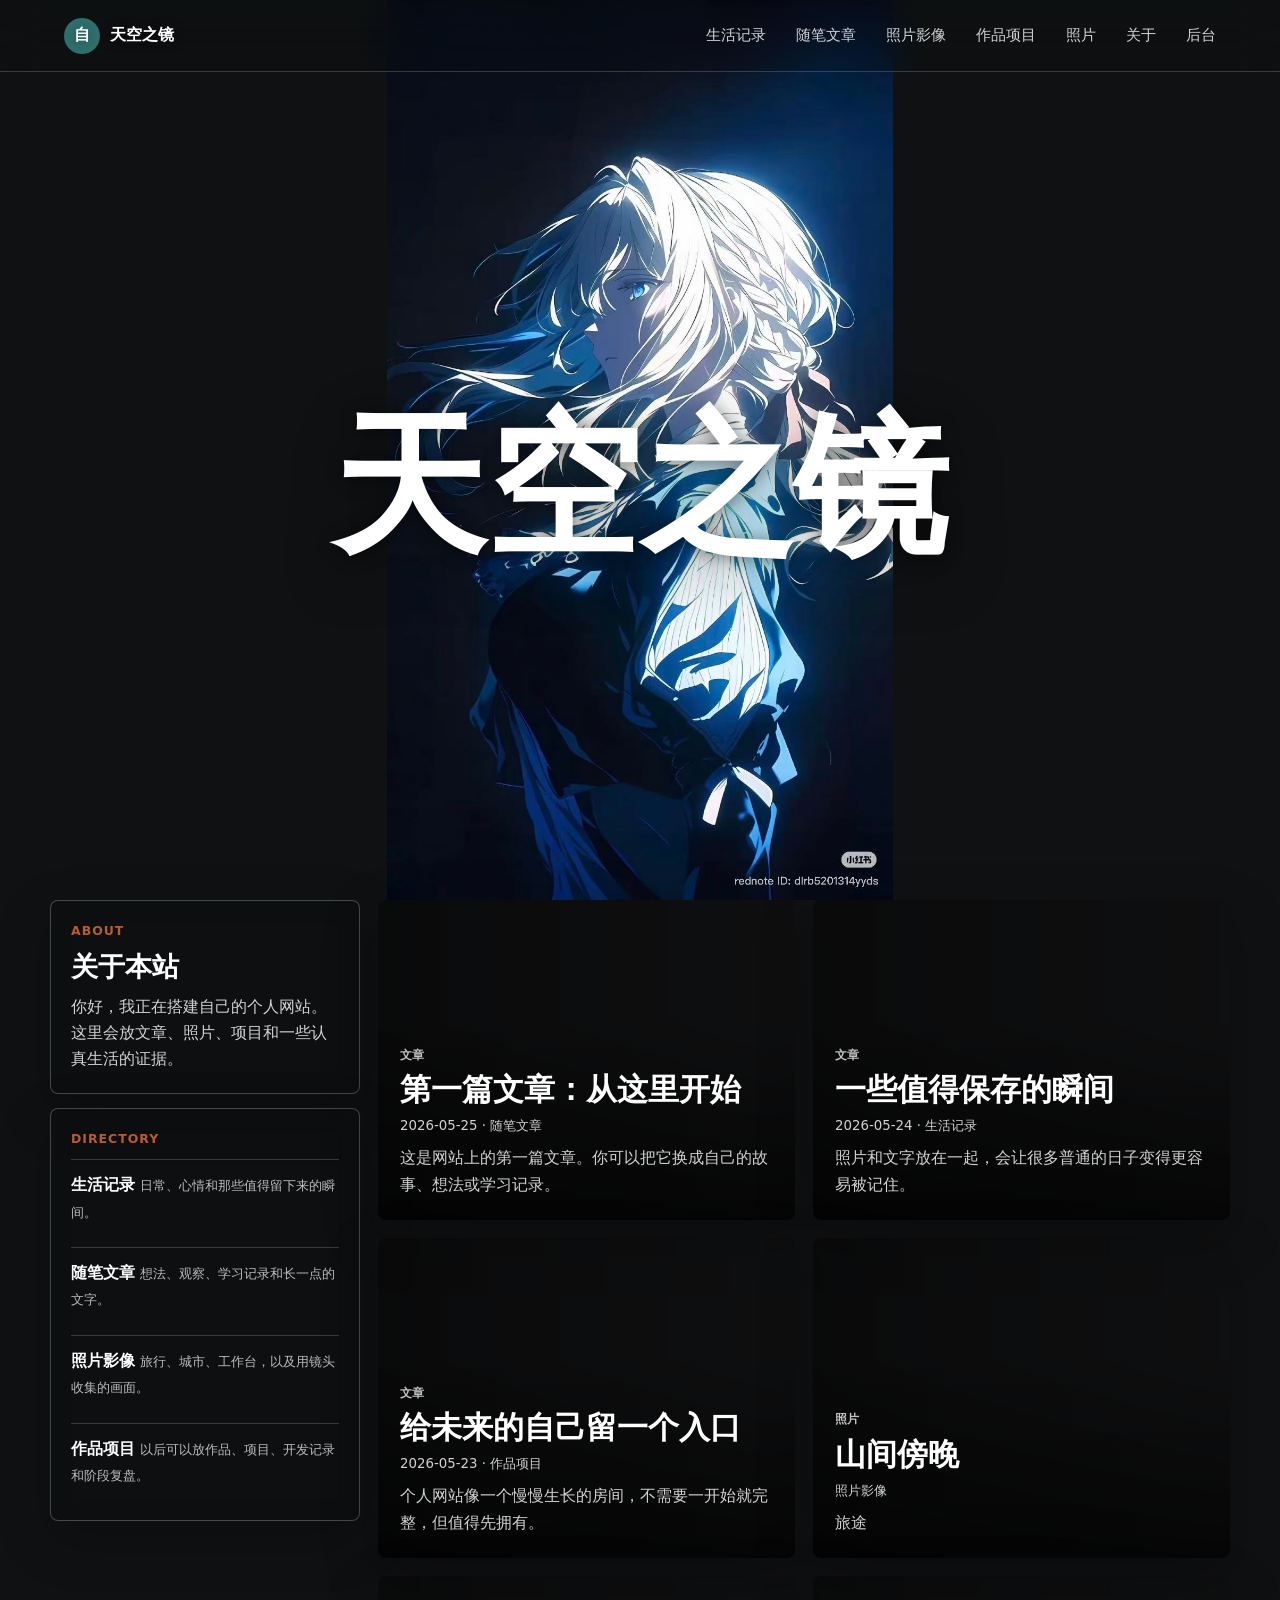
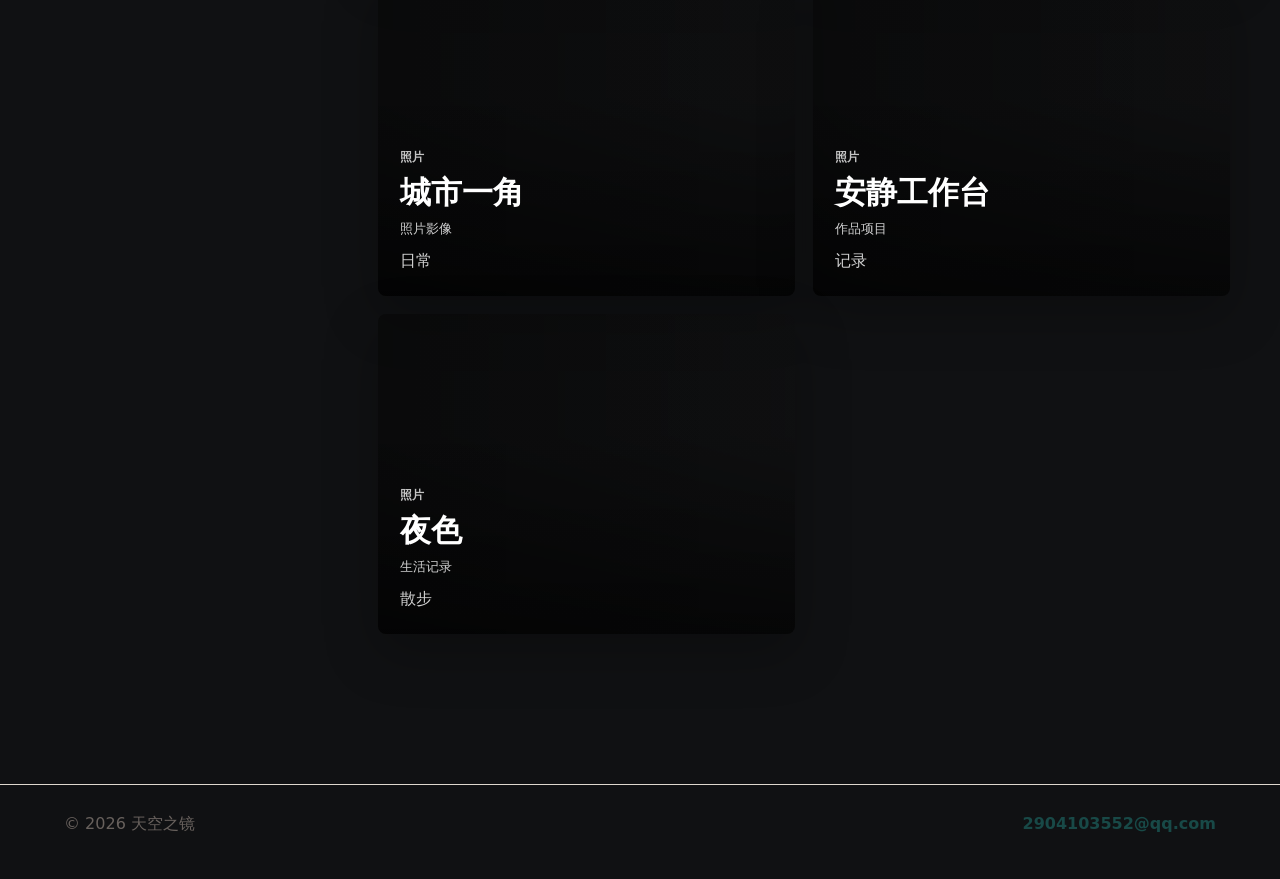
==== commit 02c4b9f9: "Add homepage sidebar and preserve background image" ====
--- a/index.html
+++ b/index.html
@@ -9,7 +9,7 @@
       content="一个用来写文章、放照片、记录生活和作品的个人网站。"
     />
     <link rel="preconnect" href="https://images.unsplash.com" />
-    <link rel="stylesheet" href="./styles.css?v=home-blocks-1" />
+    <link rel="stylesheet" href="./styles.css?v=home-blocks-2" />
   </head>
   <body>
     <header class="site-header">
@@ -32,6 +32,17 @@
       </section>
 
       <section class="home-block-section" aria-label="内容流">
+        <aside class="home-sidebar" aria-label="网站介绍和目录">
+          <div class="home-sidebar-panel">
+            <p class="kicker">About</p>
+            <h2 id="home-about-title">关于本站</h2>
+            <p id="home-about-text"></p>
+          </div>
+          <div class="home-sidebar-panel">
+            <p class="kicker">Directory</p>
+            <nav id="home-directory-list" class="home-directory-list" aria-label="内容目录"></nav>
+          </div>
+        </aside>
         <div id="home-block-list" class="home-block-list"></div>
       </section>
     </main>
@@ -44,6 +55,6 @@
     <script>
       window.PAGE_TYPE = "home";
     </script>
-    <script src="./script.js?v=home-blocks-1"></script>
+    <script src="./script.js?v=home-blocks-2"></script>
   </body>
 </html>
--- a/styles.css
+++ b/styles.css
@@ -23,11 +23,12 @@
 body {
   margin: 0;
   min-height: 100svh;
-  background-color: #24201d;
+  background-color: #101113;
   background-image: var(--site-background-image);
   background-attachment: fixed;
-  background-position: center;
-  background-size: cover;
+  background-position: center top;
+  background-repeat: no-repeat;
+  background-size: contain;
   color: var(--ink);
   font-family:
     Inter, ui-sans-serif, system-ui, -apple-system, BlinkMacSystemFont, "Segoe UI",
@@ -125,14 +126,68 @@
 }
 
 .home-block-section {
+  display: grid;
+  grid-template-columns: minmax(240px, 310px) minmax(0, 1fr);
+  gap: 18px;
   width: min(1180px, calc(100% - 36px));
   margin: 0 auto;
   padding: 0 0 clamp(80px, 12vw, 150px);
 }
 
+.home-sidebar {
+  position: sticky;
+  top: 92px;
+  align-self: start;
+  display: grid;
+  gap: 14px;
+}
+
+.home-sidebar-panel {
+  padding: 20px;
+  border: 1px solid rgba(255, 255, 255, 0.24);
+  border-radius: 8px;
+  color: white;
+  background: rgba(10, 12, 13, 0.34);
+  box-shadow: 0 18px 54px rgba(0, 0, 0, 0.22);
+  backdrop-filter: blur(12px);
+}
+
+.home-sidebar-panel h2 {
+  margin-bottom: 12px;
+  font-size: 1.7rem;
+  line-height: 1.1;
+}
+
+.home-sidebar-panel p:last-child {
+  margin-bottom: 0;
+  color: rgba(255, 255, 255, 0.82);
+}
+
+.home-directory-list {
+  display: grid;
+  gap: 10px;
+}
+
+.home-directory-list a {
+  display: grid;
+  gap: 4px;
+  padding: 12px 0;
+  border-top: 1px solid rgba(255, 255, 255, 0.18);
+}
+
+.home-directory-list strong {
+  color: white;
+  font-size: 1rem;
+}
+
+.home-directory-list small {
+  color: rgba(255, 255, 255, 0.72);
+  line-height: 1.45;
+}
+
 .home-block-list {
   display: grid;
-  grid-template-columns: repeat(3, minmax(0, 1fr));
+  grid-template-columns: repeat(2, minmax(0, 1fr));
   gap: 18px;
 }
 
@@ -148,8 +203,7 @@
 }
 
 .home-block.large {
-  grid-row: span 2;
-  min-height: 520px;
+  min-height: 320px;
 }
 
 .home-block::after {
@@ -715,6 +769,14 @@
     grid-template-columns: repeat(2, minmax(0, 1fr));
   }
 
+  .home-block-section {
+    grid-template-columns: 1fr;
+  }
+
+  .home-sidebar {
+    position: static;
+  }
+
   .photo-grid {
     grid-template-columns: repeat(2, minmax(0, 1fr));
   }
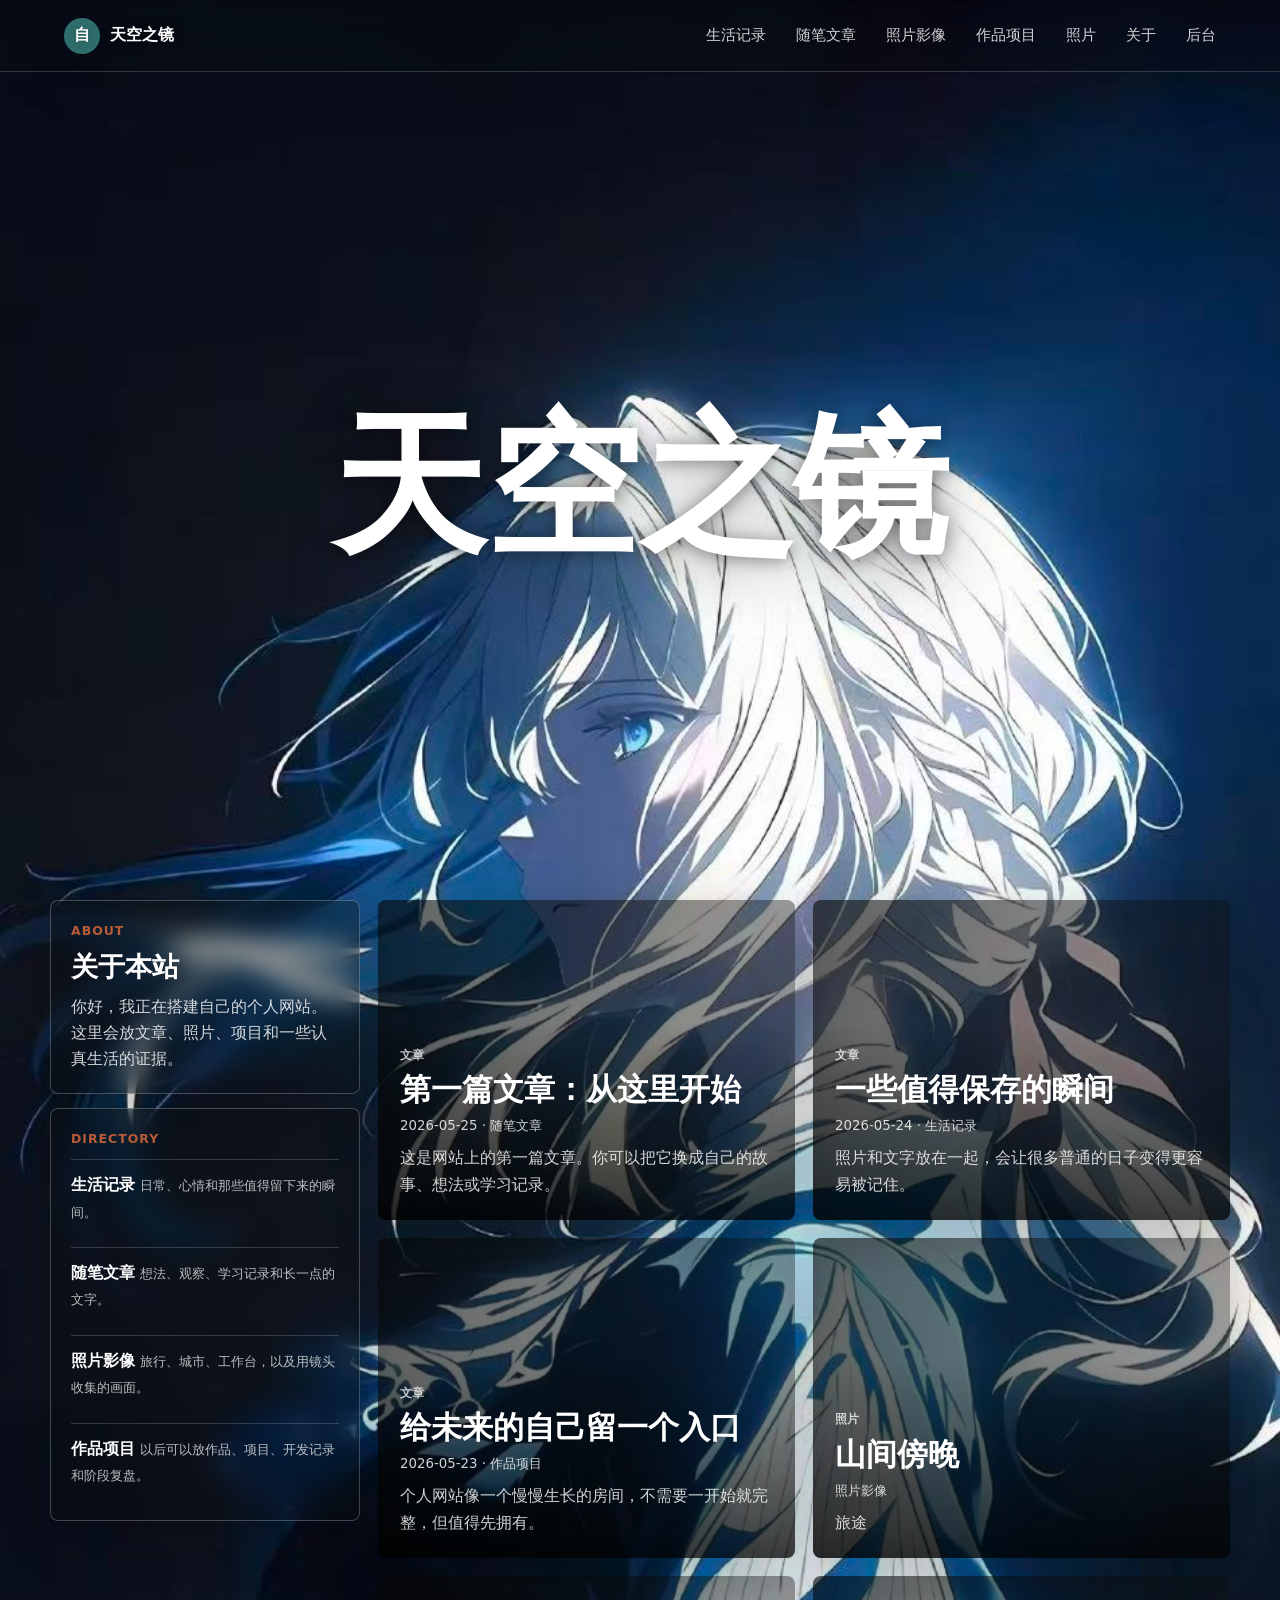
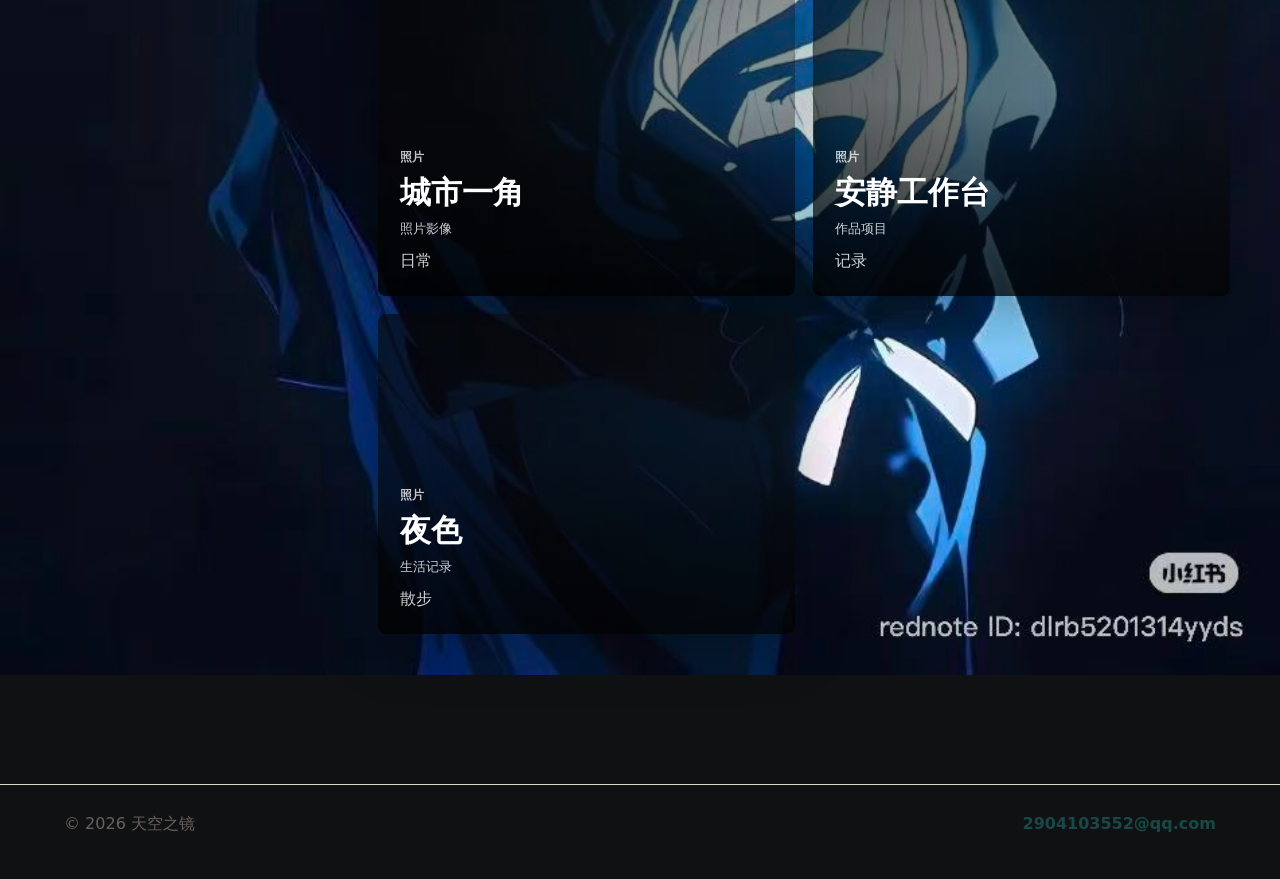
==== commit 7f6cab70: "Make site background cover viewport" ====
--- a/index.html
+++ b/index.html
@@ -9,7 +9,7 @@
       content="一个用来写文章、放照片、记录生活和作品的个人网站。"
     />
     <link rel="preconnect" href="https://images.unsplash.com" />
-    <link rel="stylesheet" href="./styles.css?v=home-blocks-2" />
+    <link rel="stylesheet" href="./styles.css?v=home-blocks-3" />
   </head>
   <body>
     <header class="site-header">
@@ -55,6 +55,6 @@
     <script>
       window.PAGE_TYPE = "home";
     </script>
-    <script src="./script.js?v=home-blocks-2"></script>
+    <script src="./script.js?v=home-blocks-3"></script>
   </body>
 </html>
--- a/styles.css
+++ b/styles.css
@@ -28,7 +28,7 @@
   background-attachment: fixed;
   background-position: center top;
   background-repeat: no-repeat;
-  background-size: contain;
+  background-size: cover;
   color: var(--ink);
   font-family:
     Inter, ui-sans-serif, system-ui, -apple-system, BlinkMacSystemFont, "Segoe UI",
